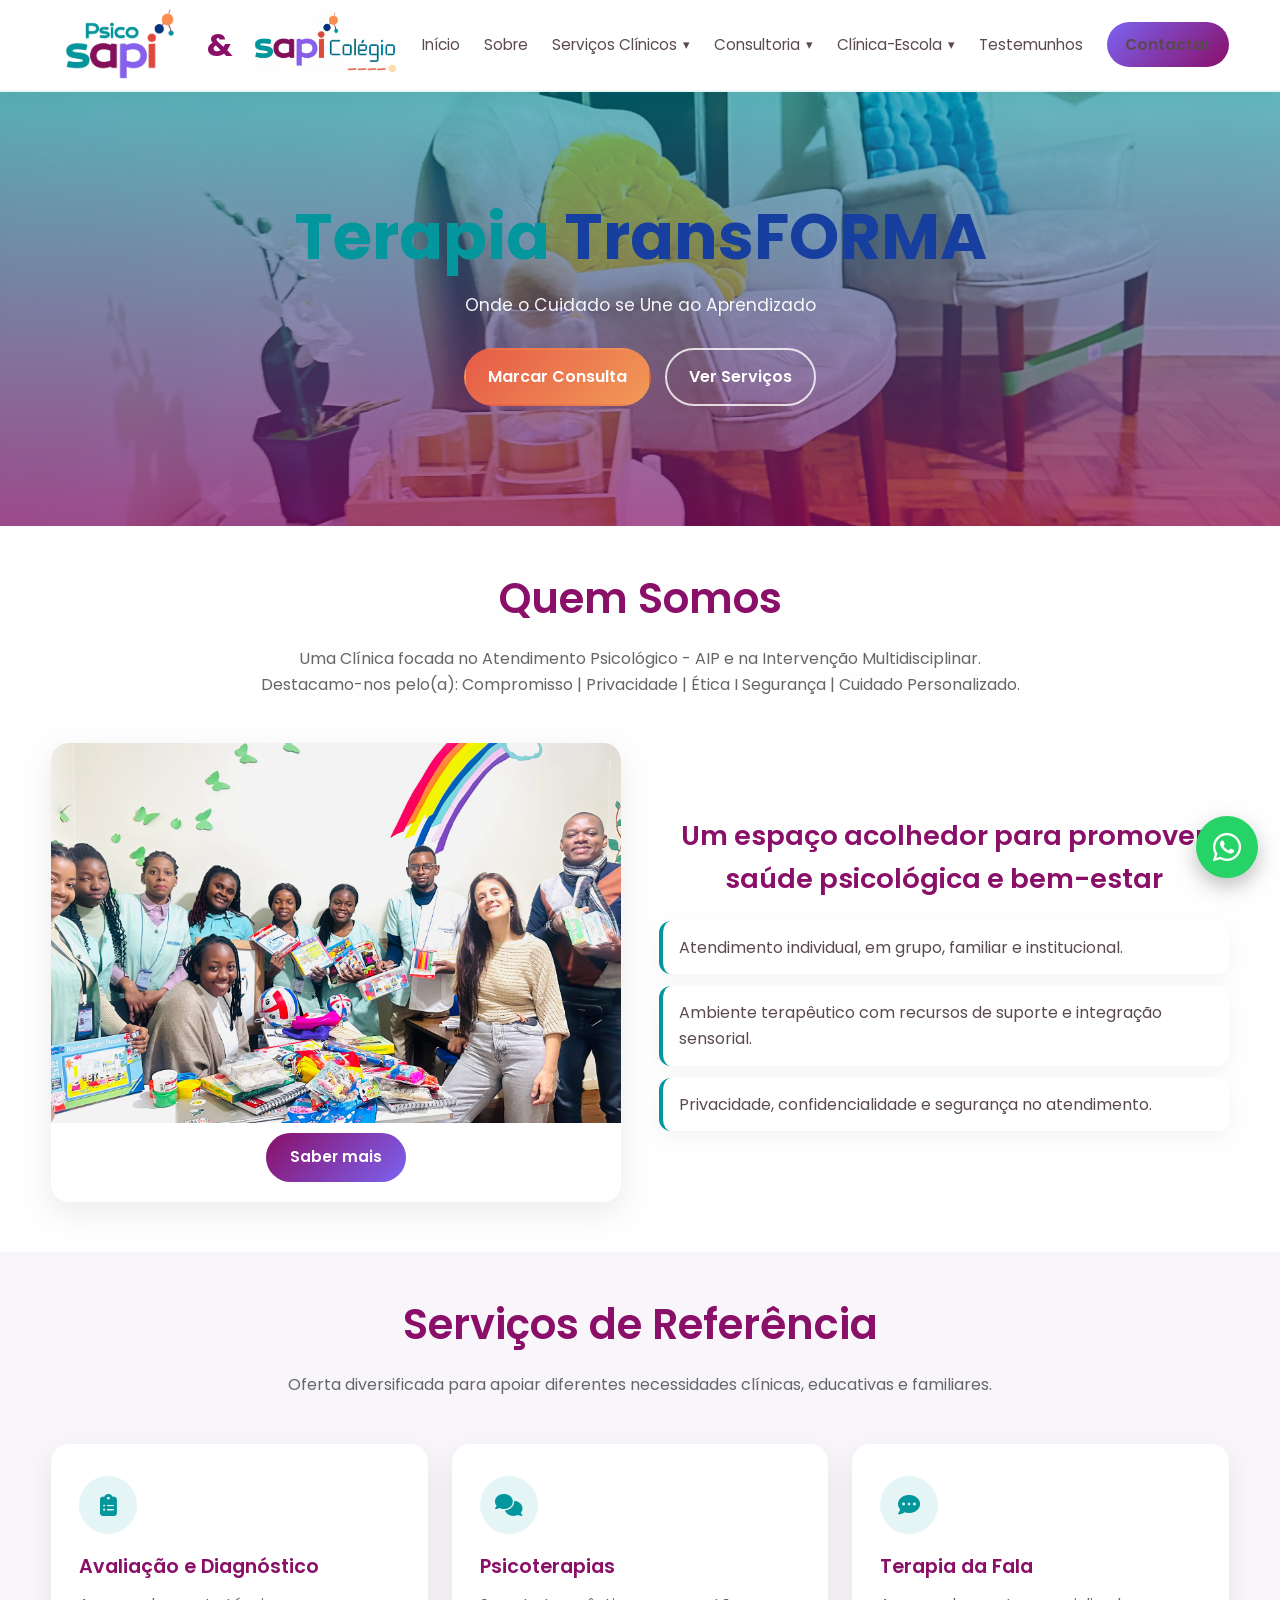
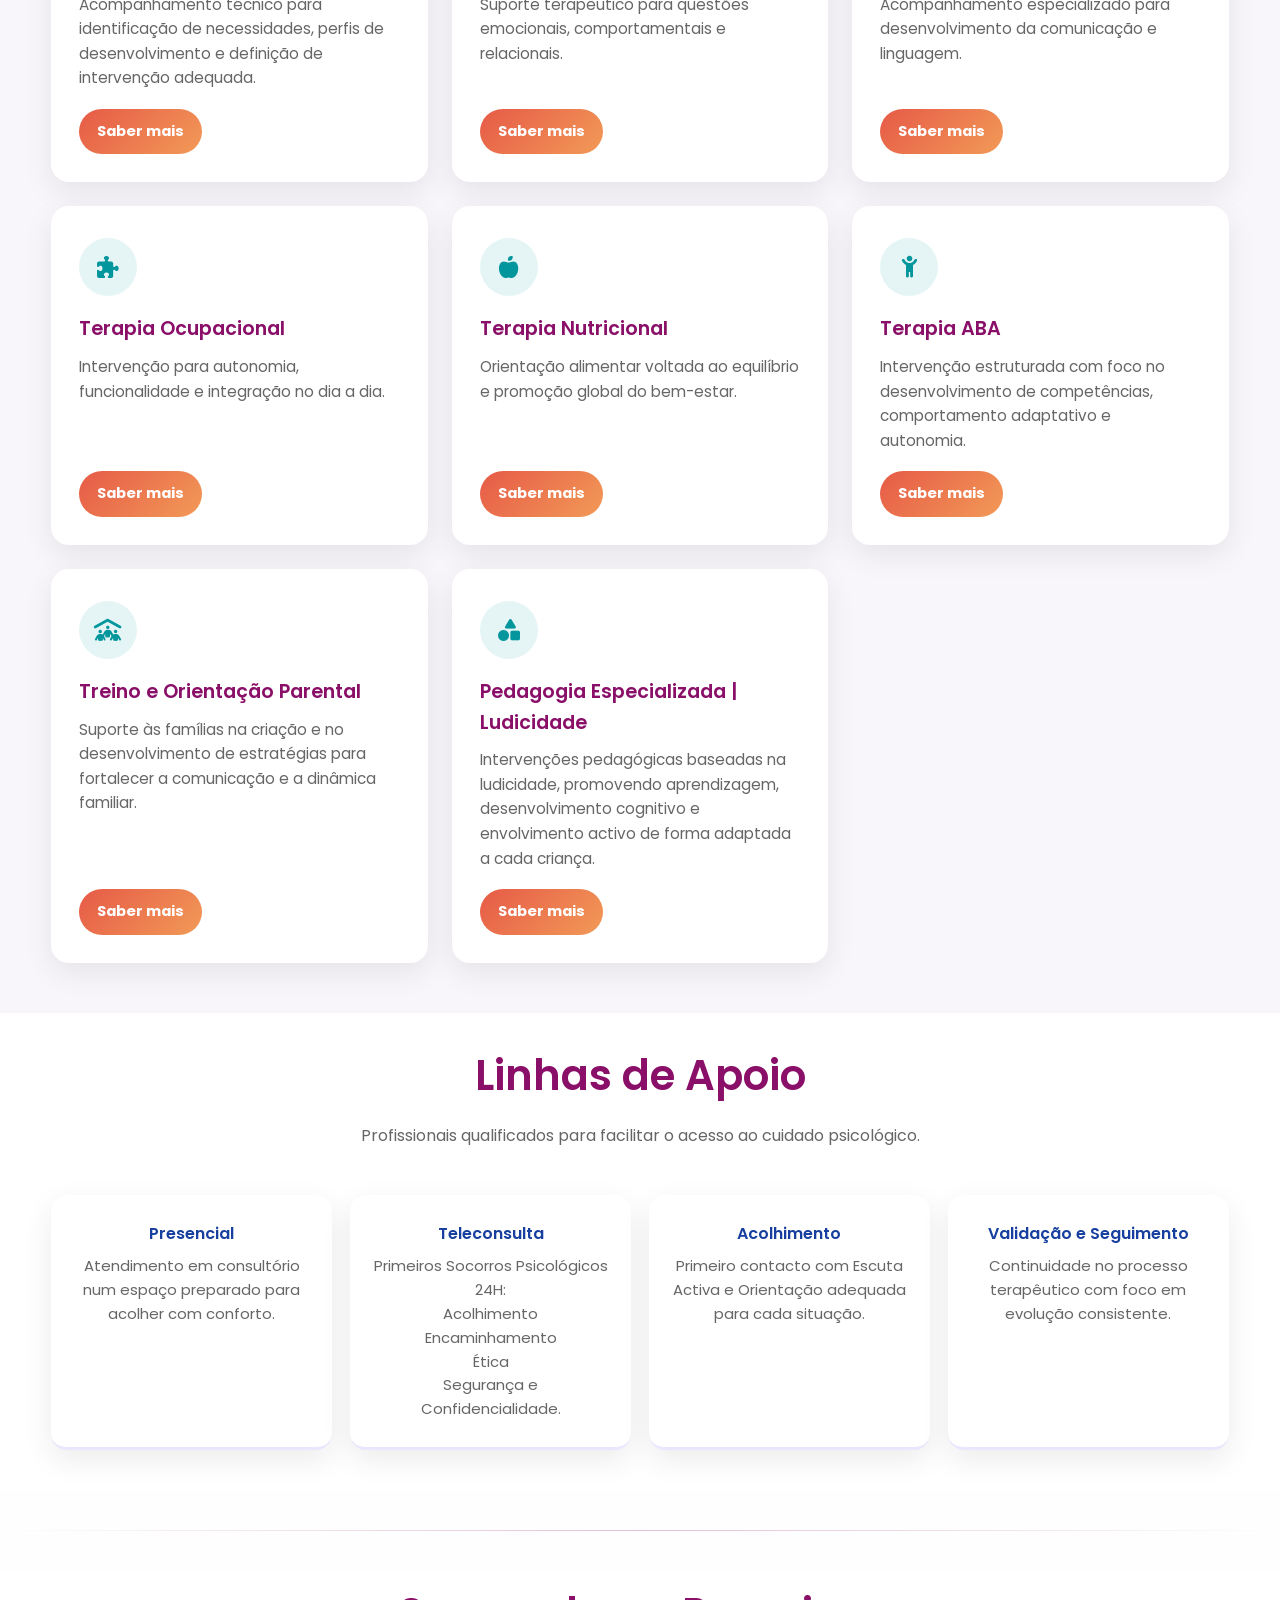
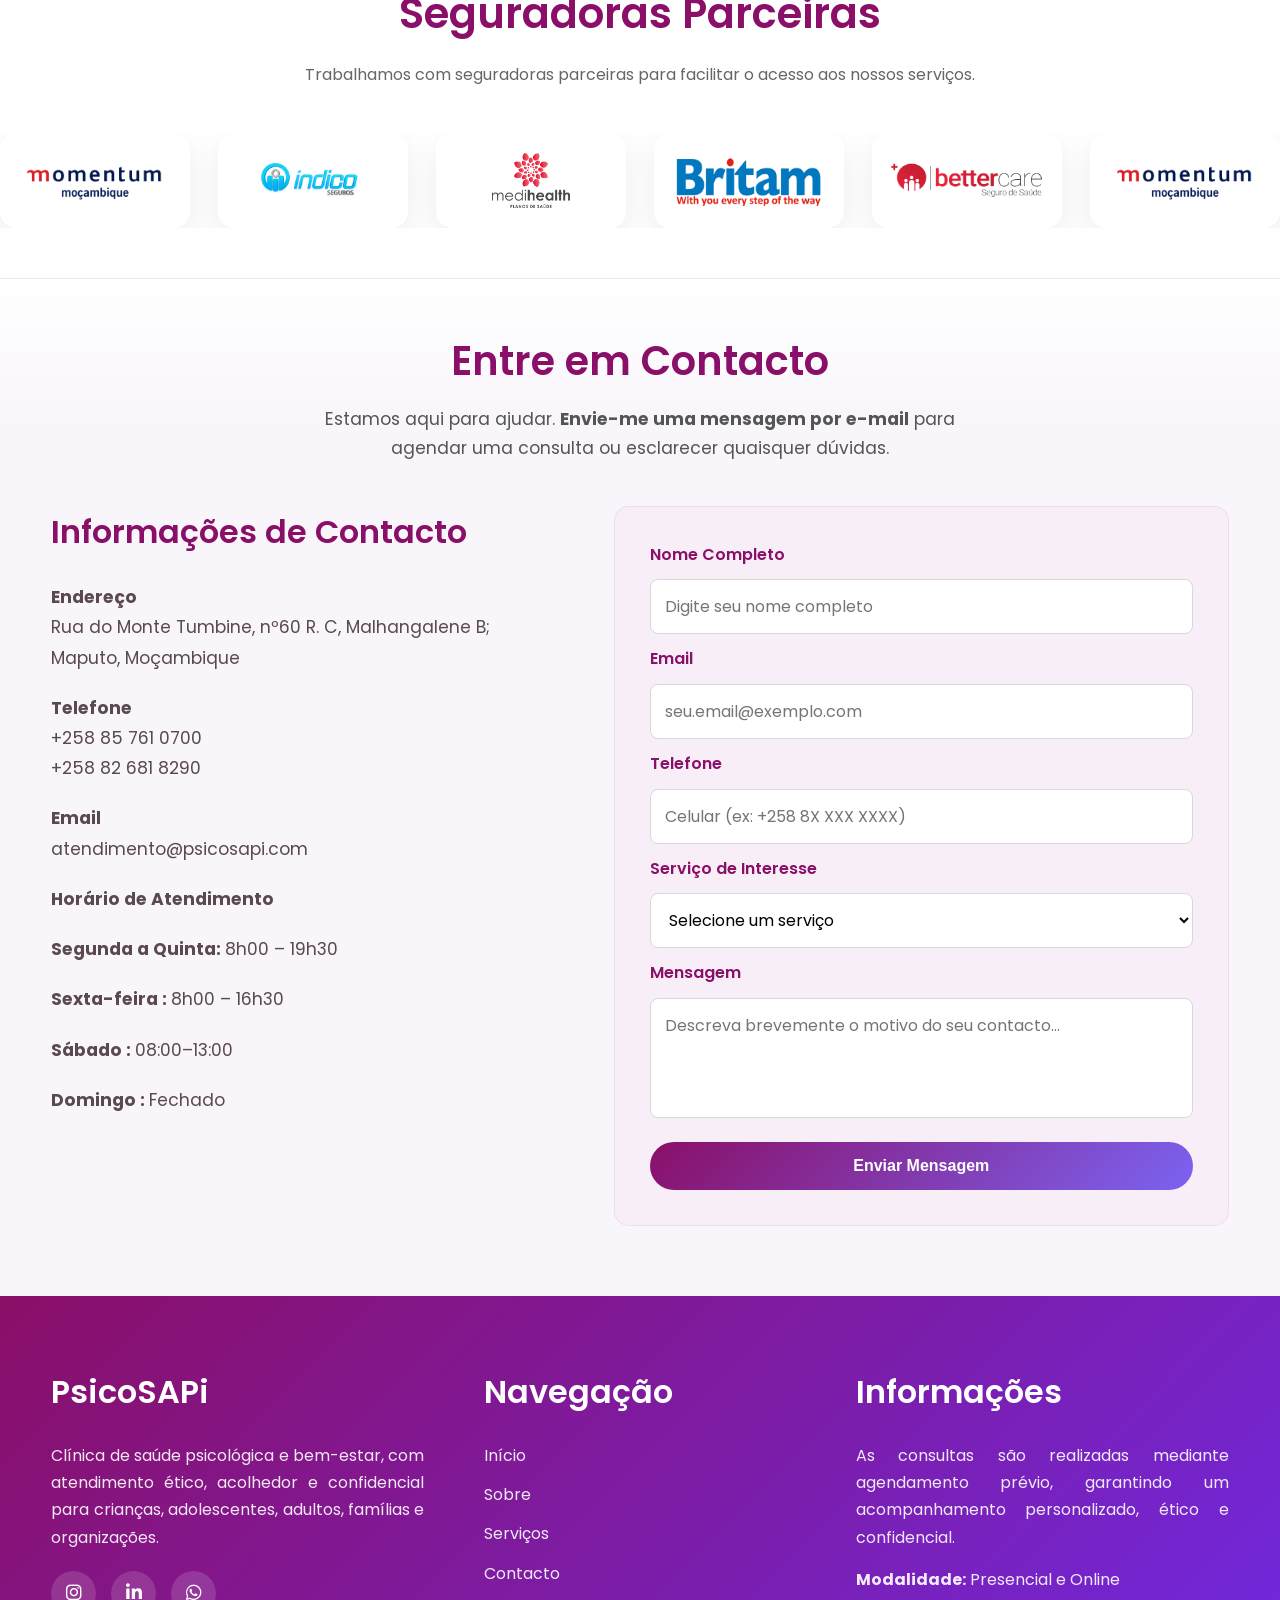
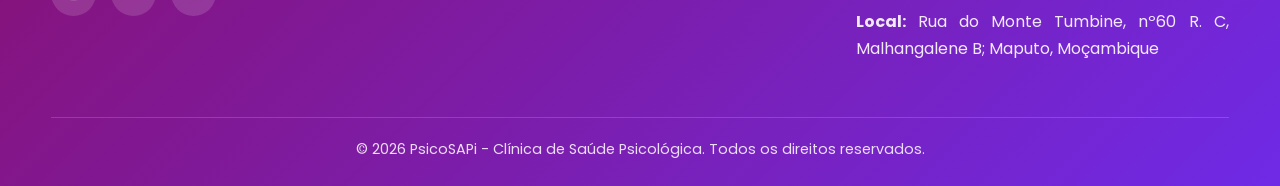
==== index.html @ d101a158 "Colocao de outra logo e correccao de responsividade no mobile" ====
<!DOCTYPE html>
<html lang="pt">

<head>
    <meta charset="UTF-8" />
    <meta name="viewport" content="width=device-width, initial-scale=1.0" />
    <title>PsicoSAPi | Saúde Psicológica e Bem-Estar</title>
    <link rel="stylesheet" href="css/style.css" />
    <link rel="icon" type="image/png" href="asset/img/logo/logo.png">
    <link href="https://fonts.googleapis.com/css2?family=Poppins:wght@300;400;500;600;700&display=swap"
        rel="stylesheet">
    <link rel="stylesheet" href="https://cdnjs.cloudflare.com/ajax/libs/font-awesome/6.5.1/css/all.min.css">

</head>

<body>
    <header class="topbar">
        <div class="container navbar">
            <a href="#inicio" class="logo">
                <img src="asset/img/logo/logo.png" alt="PsicoSAPi Logo" class="logo-psicosapi" />
                <span class="logo-separator">&amp;</span>
                <img src="asset/img/logo/sapicolegio.png" alt="Sapicolegio Logo" class="logo-sapicolegio" />
            </a>

            <button class="menu-toggle" id="menuToggle" aria-label="Abrir menu">☰</button>

            <nav>
                <ul class="nav-links" id="navLinks">
                    <li><a href="index.html#inicio">Início</a></li>
                    <li><a href="sobre.html">Sobre</a></li>

                    <li class="dropdown">
                        <a href="index.html#servicos" class="dropdown-toggle">
                            Serviços Clínicos <span class="dropdown-arrow">▾</span>
                        </a>
                        <ul class="dropdown-menu">
                            <li><a href="index.html#servicos">Avaliação e Diagnóstico</a></li>
                            <li><a href="index.html#servicos">Psicoterapias</a></li>
                            <li><a href="index.html#servicos">Treino e Orientação Parental</a></li>
                            <li><a href="index.html#servicos">Terapia da Fala</a></li>
                            <li><a href="index.html#servicos">Terapia Ocupacional</a></li>
                            <li><a href="index.html#servicos">Terapia Nutricional</a></li>
                            <li><a href="index.html#servicos">Terapia ABA</a></li>
                            <li><a href="index.html#servicos">Pedagogia Especializada | Ludicidade</a></li>
                        </ul>
                    </li>

                    <li class="dropdown">
                        <a href="consultoria.html" class="dropdown-toggle">
                            Consultoria <span class="dropdown-arrow">▾</span>
                        </a>
                        <ul class="dropdown-menu">
                            <li><a href="consultoria.html#pedagogia">Pedagogia Corporativa - PC</a></li>
                            <li><a href="consultoria.html#td">Treinamento &amp; Desenvolvimento (T&amp;D)</a></li>
                            <li><a href="consultoria.html">Educação &amp; Saúde</a></li>
                            <li><a href="consultoria.html#recrutamento">Selecção &amp; Recrutamento</a></li>
                        </ul>
                    </li>

                    <li class="dropdown">
                        <a href="clinica-escola.html" class="dropdown-toggle">
                            Clínica-Escola <span class="dropdown-arrow">▾</span>
                        </a>
                        <ul class="dropdown-menu">
                            <li><a href="clinica-escola.html">Ensino Primário (Inclusivo e
                                    Personalizado)</a></li>
                            <li><a href="clinica-escola.html">Centro de Actividades &amp; Capacitação para Inclusão -
                                    ACCI.</a></li>

                            <li><a href="clinica-escola.html">Importação & exportação de recursos e equipamentos
                                    assistivo</a></li>
                        </ul>
                    </li>

                    <li><a href="testemunhos.html">Testemunhos</a></li>
                    <li><a href="index.html#contacto" class="nav-cta">Contactar</a></li>
                </ul>
            </nav>
        </div>
    </header>

    <main>
        <section class="hero" id="inicio">
            <div class="container">
                <div class="hero-content">
                    <h1 class="hero-title">
                        <span class="hero-green">Terapia</span>
                        <span class="hero-blue">TransFORMA</span>
                    </h1>
                    <p>
                        Onde o Cuidado se Une ao Aprendizado
                    </p>

                    <div class="hero-actions">
                        <a href="#contacto" class="btn btn-primary">Marcar Consulta</a>
                        <a href="#servicos" class="btn btn-outline">Ver Serviços</a>
                    </div>
                </div>
            </div>
        </section>

        <section class="section" id="sobre">
            <div class="container">
                <div class="section-title">
                    <h2>Quem Somos</h2>
                    <p>
                        Uma Clínica focada no Atendimento Psicológico - AIP e na Intervenção Multidisciplinar.
                        <br>Destacamo-nos pelo(a):
                        Compromisso | Privacidade | Ética I Segurança | Cuidado Personalizado.
                    </p>
                </div>

                <div class="about-grid">
                    <div class="about-card">
                        <div class="about-image"></div>
                        <div class="about-btn-container">
                            <a href="sobre.html" class="about-btn">Saber mais</a>
                        </div>
                    </div>

                    <div class="about-text">
                        <h3>Um espaço acolhedor para promover saúde psicológica e bem-estar</h3>
                        <div class="about-points">
                            <div>Atendimento individual, em grupo, familiar e institucional.</div>
                            <div>Ambiente terapêutico com recursos de suporte e integração sensorial.</div>
                            <div>Privacidade, confidencialidade e segurança no atendimento.</div>
                        </div>
                    </div>
                </div>
            </div>
        </section>

        <section class="section section-light" id="servicos">
            <div class="container">
                <div class="section-title">
                    <h2>Serviços de Referência</h2>
                    <p>
                        Oferta diversificada para apoiar diferentes necessidades clínicas,
                        educativas e familiares.
                    </p>
                </div>

                <div class="services-grid">
                    <article class="service-card">
                        <div class="service-icon">
                            <i class="fa-solid fa-clipboard-list"></i>
                        </div>
                        <h3>Avaliação e Diagnóstico</h3>
                        <p>Acompanhamento técnico para identificação de necessidades, perfis de desenvolvimento e
                            definição de intervenção adequada.</p>
                        <a href="#contacto" class="service-btn">Saber mais</a>
                    </article>

                    <article class="service-card">
                        <div class="service-icon">
                            <i class="fa-solid fa-comments"></i>
                        </div>
                        <h3>Psicoterapias</h3>
                        <p>Suporte terapêutico para questões emocionais, comportamentais e relacionais.</p>
                        <a href="#contacto" class="service-btn">Saber mais</a>
                    </article>

                    <article class="service-card">
                        <div class="service-icon">
                            <i class="fa-solid fa-comment-dots"></i>
                        </div>
                        <h3>Terapia da Fala</h3>
                        <p>Acompanhamento especializado para desenvolvimento da comunicação e linguagem.</p>
                        <a href="#contacto" class="service-btn">Saber mais</a>
                    </article>

                    <article class="service-card">
                        <div class="service-icon">
                            <i class="fa-solid fa-puzzle-piece"></i>
                        </div>
                        <h3>Terapia Ocupacional</h3>
                        <p>Intervenção para autonomia, funcionalidade e integração no dia a dia.</p>
                        <a href="#contacto" class="service-btn">Saber mais</a>
                    </article>

                    <article class="service-card">
                        <div class="service-icon">
                            <i class="fa-solid fa-apple-whole"></i>
                        </div>
                        <h3>Terapia Nutricional</h3>
                        <p>Orientação alimentar voltada ao equilíbrio e promoção global do bem-estar.</p>
                        <a href="#contacto" class="service-btn">Saber mais</a>
                    </article>

                    <article class="service-card">
                        <div class="service-icon">
                            <i class="fa-solid fa-child-reaching"></i>
                        </div>
                        <h3>Terapia ABA</h3>
                        <p>Intervenção estruturada com foco no desenvolvimento de competências, comportamento adaptativo
                            e autonomia.</p>
                        <a href="#contacto" class="service-btn">Saber mais</a>
                    </article>

                    <article class="service-card">
                        <div class="service-icon">
                            <i class="fa-solid fa-people-roof"></i>
                        </div>
                        <h3>Treino e Orientação Parental</h3>
                        <p>Suporte às famílias na criação e no desenvolvimento de estratégias para fortalecer a
                            comunicação e a dinâmica familiar.</p>
                        <a href="#contacto" class="service-btn">Saber mais</a>
                    </article>

                    <article class="service-card">
                        <div class="service-icon">
                            <i class="fa-solid fa-shapes"></i>
                        </div>

                        <h3>Pedagogia Especializada | Ludicidade</h3>

                        <p>
                            Intervenções pedagógicas baseadas na ludicidade, promovendo aprendizagem,
                            desenvolvimento cognitivo e envolvimento activo de forma adaptada a cada criança.
                        </p>

                        <a href="#contacto" class="service-btn">Saber mais</a>
                    </article>
                </div>
            </div>
        </section>

        <section class="section" id="apoio">
            <div class="container">
                <div class="section-title">
                    <h2>Linhas de Apoio</h2>
                    <p>
                        Profissionais qualificados para facilitar o acesso ao cuidado psicológico.
                    </p>
                </div>

                <div class="support-grid">
                    <div class="support-item">
                        <h4>Presencial</h4>
                        <p>Atendimento em consultório num espaço preparado para acolher com conforto.</p>
                    </div>

                    <div class="support-item">
                        <h4>Teleconsulta</h4>
                        <p>Primeiros Socorros Psicológicos 24H:
                            <br>
                            Acolhimento <br>
                            Encaminhamento <br>
                            Ética <br>
                            Segurança e <br>
                            Confidencialidade.
                        </p>
                    </div>

                    <div class="support-item">
                        <h4>Acolhimento</h4>
                        <p>Primeiro contacto com Escuta Activa e Orientação adequada para cada situação.</p>
                    </div>

                    <div class="support-item">
                        <h4>Validação e Seguimento</h4>
                        <p>Continuidade no processo terapêutico com foco em evolução consistente.</p>
                    </div>
                </div>
            </div>
        </section>
        <div class="section-divider"></div>
        <section class="partners-section" id="parceiros">
            <div class="container">
                <div class="section-title">
                    <h2>Seguradoras Parceiras</h2>
                    <p>
                        Trabalhamos com seguradoras parceiras para facilitar o acesso aos nossos serviços.
                    </p>
                </div>
            </div>

            <div class="partners-slider">
                <div class="partners-track">
                    <div class="partner-logo"><img src="asset/img/parceiros/logo1.png" alt="Seguradora 1"></div>
                    <div class="partner-logo"><img src="asset/img/parceiros/logo2.png" alt="Seguradora 2"></div>
                    <div class="partner-logo"><img src="asset/img/parceiros/logo3.png" alt="Seguradora 3"></div>
                    <div class="partner-logo"><img src="asset/img/parceiros/logo4.png" alt="Seguradora 4"></div>
                    <div class="partner-logo"><img src="asset/img/parceiros/logo5.png" alt="Seguradora 5"></div>


                    <!-- repetir para loop visual -->
                    <div class="partner-logo"><img src="asset/img/parceiros/logo1.png" alt="Seguradora 1"></div>
                    <div class="partner-logo"><img src="asset/img/parceiros/logo2.png" alt="Seguradora 2"></div>
                    <div class="partner-logo"><img src="asset/img/parceiros/logo3.png" alt="Seguradora 3"></div>
                    <div class="partner-logo"><img src="asset/img/parceiros/logo4.png" alt="Seguradora 4"></div>
                    <div class="partner-logo"><img src="asset/img/parceiros/logo5.png" alt="Seguradora 5"></div>
                </div>
            </div>
        </section>

        <section class="contact-section" id="contacto">
            <div class="container">
                <div class="contact-title">
                    <h2>Entre em Contacto</h2>
                    <p>
                        Estamos aqui para ajudar. <b>Envie-me uma mensagem por e-mail</b> para agendar
                        uma consulta ou esclarecer quaisquer dúvidas.
                    </p>
                </div>
            </div>

            <div class="container contact-container">
                <div class="contact-info">
                    <h2>Informações de Contacto</h2>

                    <p>
                        <strong>Endereço</strong><br />
                        Rua do Monte Tumbine, nº60 R. C,
                        Malhangalene B; Maputo, Moçambique
                    </p>

                    <p>
                        <strong>Telefone</strong><br />
                        +258 85 761 0700 <br>
                        +258 82 681 8290
                    </p>

                    <p>
                        <strong>Email</strong><br />
                        atendimento@psicosapi.com
                    </p>

                    <p>
                        <strong>Horário de Atendimento</strong><br />
                    <p><strong>Segunda a Quinta: </strong>8h00 – 19h30</p>
                    <p><strong>Sexta-feira : </strong>8h00 – 16h30</p>
                    <p><strong>Sábado : </strong>08:00–13:00</p>
                    <p><strong>Domingo : </strong>Fechado</p>
                    </p>
                </div>

                <div class="contact-form">
                    <form>
                        <label for="nome">Nome Completo</label>
                        <input id="nome" type="text" placeholder="Digite seu nome completo" required />

                        <label for="email">Email</label>
                        <input id="email" type="email" placeholder="seu.email@exemplo.com" required />

                        <label for="telefone">Telefone</label>
                        <input id="telefone" type="tel" placeholder="Celular (ex: +258 8X XXX XXXX)" />

                        <label for="servico">Serviço de Interesse</label>
                        <select id="servico">
                            <option>Selecione um serviço</option>
                            <option>Consulta Psicológica</option>
                            <option>Psicoterapia</option>
                            <option>Terapia da Fala</option>
                            <option>Terapia Ocupacional</option>
                            <option>Terapia Nutricional</option>
                            <option>Orientação Parental</option>
                            <option>Outro (especificar na mensagem)</option>
                        </select>

                        <label for="mensagem">Mensagem</label>
                        <textarea id="mensagem"
                            placeholder="Descreva brevemente o motivo do seu contacto..."></textarea>

                        <button type="submit" class="contact-btn">Enviar Mensagem</button>
                    </form>
                </div>
            </div>
        </section>
    </main>

    <footer class="footer">
        <div class="container footer-content">
            <div class="footer-column">
                <h3>PsicoSAPi</h3>
                <p>
                    Clínica de saúde psicológica e bem-estar, com atendimento ético,
                    acolhedor e confidencial para crianças, adolescentes, adultos,
                    famílias e organizações.
                </p>

                <div class="footer-socials">
                    <a href="https://www.instagram.com/psicosapi/" aria-label="Instagram">
                        <i class="fa-brands fa-instagram"></i>
                    </a>

                    <a href="https://mz.linkedin.com/in/psicosapi-aprendizagem-e-consultoria-117a651ab"
                        aria-label="LinkedIn">
                        <i class="fa-brands fa-linkedin-in"></i>
                    </a>

                    <a href="https://wa.me/258826818290" aria-label="WhatsApp">
                        <i class="fa-brands fa-whatsapp"></i>
                    </a>
                </div>
            </div>

            <div class="footer-column">
                <h3>Navegação</h3>
                <ul class="footer-links">
                    <li><a href="index.html#inicio">Início</a></li>
                    <li><a href="sobre.html">Sobre</a></li>
                    <li><a href="index.html#servicos">Serviços</a></li>
                    <li><a href="index.html#contacto">Contacto</a></li>
                </ul>
            </div>

            <div class="footer-column">
                <h3>Informações</h3>
                <p>
                    As consultas são realizadas mediante agendamento prévio, garantindo
                    um acompanhamento personalizado, ético e confidencial.
                </p>
                <p><strong>Modalidade:</strong> Presencial e Online</p>
                <p><strong>Local:</strong> Rua do Monte Tumbine, nº60 R. C,
                    Malhangalene B; Maputo, Moçambique</p>
            </div>
        </div>

        <div class="container footer-bottom">
            <p>© 2026 PsicoSAPi - Clínica de Saúde Psicológica. Todos os direitos reservados.</p>
        </div>
    </footer>
    </a>
    <script src="js/script.js"></script>
    <button id="scrollToTopBtn" title="Voltar ao topo"><i class="fa-solid fa-arrow-up"></i></button>
    <a href="https://wa.me/258826818290" class="whatsapp-button" target="_blank" aria-label="WhatsApp">
        <i class="fa-brands fa-whatsapp"></i>
    </a>
</body>

</html>
---- css/style.css ----
:root {
    --primary: #8a0f68;
    --primary-dark: #6c0c52;
    --secondary: #eef8f8;
    --accent: #7b63f1;
    --accent-dark: #6449dc;
    --teal: #03969d;
    --teal-dark: #027b81;
    --coral: #e65a47;
    --orange: #f29a57;
    --blue: #163f9f;
    --text: #5a4a4f;
    --muted: #666666;
    --bg: #fefefe;
    --bg-soft: #f9f6fb;
    --white: #ffffff;
    --shadow: 0 10px 30px rgba(0, 0, 0, 0.08);
    --radius: 18px;
    --max: 1180px;
}

* {
    margin: 0;
    padding: 0;
    box-sizing: border-box;
}

html {
    scroll-behavior: smooth;
}

html,
body {
    overflow-x: hidden;
}

body {
    font-family: 'Poppins', Arial, Helvetica, sans-serif;
    color: var(--text);
    background: var(--bg);
    line-height: 1.6;
}

img {
    max-width: 100%;
    display: block;
}

a {
    text-decoration: none;
    color: inherit;
}

.container {
    width: min(92%, var(--max));
    margin: 0 auto;
}

/* ÂNCORAS */
#inicio,
#sobre,
#servicos,
#apoio,
#contacto,
#parceiros {
    scroll-margin-top: 120px;
}

/* HEADER */
.topbar {
    background: var(--white);
    position: sticky;
    top: 0;
    z-index: 1000;
    box-shadow: 0 4px 18px rgba(0, 0, 0, 0.05);
    border-bottom: 2px solid rgba(3, 150, 157, 0.08);
}

.navbar {
    min-height: 90px;
    display: flex;
    align-items: center;
    justify-content: space-between;
    gap: 18px;
    position: relative;
}

.logo {
    display: flex;
    align-items: center;
    flex-shrink: 0;
    gap: 10px;
}

.logo img {
    height: 72px;
    width: auto;
}

.logo-separator {
    font-size: 2rem;
    color: var(--primary);
    font-weight: 700;
    margin: 0 8px;
    display: inline-flex;
    align-items: center;
    justify-content: center;
}

.logo-sapicolegio,
.logo-psicosapi {
    height: 54px;
    width: auto;
}

.nav-links {
    display: flex;
    align-items: center;
    gap: 24px;
    list-style: none;
}

.nav-links a {
    font-size: 0.96rem;
    color: var(--text);
    transition: 0.25s ease;
    position: relative;
}

.nav-links a:hover {
    color: var(--teal);
}

.nav-links a::after {
    content: "";
    position: absolute;
    width: 0;
    height: 2px;
    background: var(--teal);
    left: 0;
    bottom: -4px;
    transition: 0.3s;
}

.nav-links a:hover::after {
    width: 100%;
}

.nav-cta {
    padding: 12px 18px;
    border-radius: 999px;
    background: linear-gradient(135deg, var(--accent), var(--primary));
    color: var(--white);
    font-weight: 600;
    transition: 0.25s ease;
}

.nav-cta:hover {
    background: linear-gradient(135deg, var(--primary), var(--accent));
    transform: translateY(-1px);
}

.menu-toggle {
    display: none;
    background: none;
    border: none;
    font-size: 2rem;
    color: var(--primary);
    cursor: pointer;
    line-height: 1;
    padding: 6px 10px;
    margin-left: auto;
}

/* HERO */
.hero {
    background:
        linear-gradient(rgba(3, 150, 157, 0.55), rgba(138, 15, 104, 0.70)),
        url('../asset/img/about/ambiente.jpg') center/cover no-repeat;
    color: var(--white);
    padding: 110px 0 120px;
}

.hero-content {
    max-width: 720px;
    margin: 0 auto;
    text-align: center;
}

.eyebrow {
    display: inline-block;
    margin-bottom: 18px;
    padding: 8px 14px;
    border: 1px solid rgba(255, 255, 255, 0.28);
    border-radius: 999px;
    background: rgba(255, 255, 255, 0.12);
    font-size: 0.88rem;
}

.hero h1 {
    font-size: clamp(2.2rem, 5vw, 4.2rem);
    line-height: 1.1;
    margin-bottom: 20px;
}

.hero p {
    font-size: 1.08rem;
    max-width: 620px;
    margin: 0 auto 28px;
    color: rgba(255, 255, 255, 0.94);
}

.hero-actions {
    display: flex;
    gap: 14px;
    flex-wrap: wrap;
    justify-content: center;
}

.btn {
    display: inline-flex;
    align-items: center;
    justify-content: center;
    padding: 14px 22px;
    border-radius: 999px;
    font-weight: 600;
    transition: 0.25s ease;
    border: 2px solid transparent;
}

.btn-primary {
    background: linear-gradient(135deg, var(--coral), var(--orange));
    color: var(--white);
}

.btn-primary:hover {
    background: linear-gradient(135deg, var(--orange), var(--coral));
    transform: translateY(-2px);
}

.btn-outline {
    border-color: rgba(255, 255, 255, 0.8);
    color: var(--white);
    background: transparent;
}

.btn-outline:hover {
    background: rgba(255, 255, 255, 0.12);
}

/* SEÇÕES GERAIS */
.section {
    padding: 84px 0;
}

.section-light {
    background: var(--bg-soft);
}

.section-title {
    text-align: center;
    max-width: 760px;
    margin: 0 auto 46px;
}

.section-title h2 {
    color: var(--primary);
    font-size: clamp(1.8rem, 3.5vw, 2.6rem);
    margin-bottom: 14px;
    font-weight: 600;
}

.section-title p {
    color: var(--muted);
    font-weight: 400;
}

/* ABOUT */
#sobre {
    padding-top: 40px;
    padding-bottom: 50px;
}

.about-grid {
    display: grid;
    grid-template-columns: 1fr 1fr;
    gap: 38px;
    align-items: center;
}

.about-card {
    background: var(--white);
    border-radius: var(--radius);
    box-shadow: var(--shadow);
    overflow: hidden;
}

.about-image {
    min-height: 380px;
    background: url('../asset/img/about/equipe.jpg') center center / cover no-repeat;
}

.about-text h3 {
    font-size: 1.7rem;
    color: var(--primary);
    margin-bottom: 16px;
    font-weight: 600;
    text-align: center;
}

.about-text p {
    color: var(--muted);
    margin-bottom: 14px;
}

.about-points {
    display: grid;
    gap: 12px;
    margin-top: 20px;
}

.about-points div {
    background: var(--white);
    padding: 14px 16px;
    border-left: 4px solid var(--teal);
    border-radius: 12px;
    box-shadow: 0 8px 20px rgba(0, 0, 0, 0.04);
}

/* SERVICES */
#servicos {
    padding-top: 40px;
    padding-bottom: 50px;
}

.services-grid {
    display: grid;
    grid-template-columns: repeat(3, 1fr);
    gap: 24px;
}

.service-card {
    background: var(--white);
    border-radius: var(--radius);
    padding: 28px;
    box-shadow: var(--shadow);
    transition: 0.25s ease;
    border-top: 4px solid transparent;
    display: flex;
    flex-direction: column;
}

.service-card:hover {
    transform: translateY(-6px);
    border-top-color: var(--accent);
}

.service-icon {
    width: 58px;
    height: 58px;
    border-radius: 50%;
    display: flex;
    align-items: center;
    justify-content: center;
    background: rgba(3, 150, 157, 0.10);
    color: var(--teal);
    font-size: 22px;
    margin-bottom: 18px;
}

.service-card h3 {
    color: var(--primary);
    margin-bottom: 10px;
    font-size: 1.2rem;
    font-weight: 600;
}

.service-card p {
    color: var(--muted);
    font-size: 0.96rem;
    margin-bottom: 18px;
}

.service-btn {
    margin-top: auto;
    display: inline-flex;
    align-items: center;
    justify-content: center;
    align-self: flex-start;
    padding: 11px 18px;
    border-radius: 999px;
    background: linear-gradient(135deg, var(--coral), var(--orange));
    color: var(--white);
    font-size: 0.92rem;
    font-weight: 700;
    transition: 0.3s ease;
}

.service-btn:hover {
    transform: translateY(-2px);
    background: linear-gradient(135deg, var(--orange), var(--coral));
}

/* SUPPORT */
#apoio {
    background: #ffffff;
    padding-top: 30px;
    padding-bottom: 40px;
}

.support-grid {
    display: grid;
    grid-template-columns: repeat(4, 1fr);
    gap: 18px;
}

.support-item {
    background: var(--white);
    text-align: center;
    padding: 26px 18px;
    border-radius: 16px;
    box-shadow: var(--shadow);
    border-bottom: 3px solid rgba(123, 99, 241, 0.16);
    transition: 0.25s ease;
}

.support-item:hover {
    transform: translateY(-6px);
    border-bottom-color: var(--accent);
}

.support-item h4 {
    color: var(--blue);
    margin-bottom: 8px;
    font-weight: 600;
}

.support-item p {
    color: var(--muted);
    font-size: 0.93rem;
}

/* DIVIDER */
.section-divider {
    width: 100%;
    height: 1px;
    background: linear-gradient(to right,
            transparent,
            rgba(138, 15, 104, 0.25),
            transparent);
    margin: 40px 0;
}

/* PARTNERS */
#parceiros {
    padding-top: 10px;
    padding-bottom: 50px;
}

.partners-section {
    background: var(--white);
    overflow: hidden;
}

.partners-slider {
    width: 100%;
    overflow: hidden;
    position: relative;
    margin-top: 10px;
}

.partners-track {
    display: flex;
    align-items: center;
    gap: 28px;
    width: max-content;
    animation: partnersScroll 28s linear infinite;
}

.partner-logo {
    flex: 0 0 auto;
    width: 190px;
    height: 95px;
    background: var(--white);
    border-radius: 16px;
    display: flex;
    align-items: center;
    justify-content: center;
    box-shadow: var(--shadow);
    padding: 18px;
}

.partner-logo img {
    max-width: 100%;
    max-height: 55px;
    object-fit: contain;
    opacity: 1;
    transition: 0.3s ease;
}

.partner-logo:hover img {
    transform: scale(1.03);
}

@keyframes partnersScroll {
    from {
        transform: translateX(0);
    }

    to {
        transform: translateX(-50%);
    }
}

/* CONTACT */
.contact-section {
    padding: 50px 0 70px;
    background: linear-gradient(to bottom, #ffffff 0%, #f9f6fb 14%, #f9f6fb 100%);
    border-top: 1px solid rgba(138, 15, 104, 0.08);
    overflow: hidden;
}

.contact-title {
    text-align: center;
    margin-bottom: 42px;
}

.contact-title h2 {
    color: var(--primary);
    font-size: 2.5rem;
    margin-bottom: 12px;
    font-weight: 600;
}

.contact-title p {
    color: #555;
    max-width: 700px;
    margin: 0 auto;
    line-height: 1.7;
    font-size: 1.08rem;
}

.contact-container,
.contact-info,
.contact-form {
    min-width: 0;
}

.contact-container {
    display: grid;
    grid-template-columns: 1fr 1.2fr;
    gap: 50px;
    align-items: start;
}

.contact-info h2 {
    color: var(--primary);
    margin-bottom: 25px;
    font-size: 2rem;
    font-weight: 600;
}

.contact-info p {
    margin-bottom: 20px;
    line-height: 1.75;
    font-size: 1.08rem;
}

.contact-form {
    background: #f8eef7;
    padding: 35px;
    border-radius: 15px;
    border: 1px solid rgba(138, 15, 104, 0.08);
    width: 100%;
}

.contact-form form {
    display: flex;
    flex-direction: column;
    gap: 12px;
    width: 100%;
}

.contact-form label {
    font-weight: 600;
    color: var(--primary);
    font-size: 1rem;
}

.contact-form input,
.contact-form select,
.contact-form textarea {
    width: 100%;
    max-width: 100%;
    padding: 14px;
    border-radius: 8px;
    border: 1px solid #d8d8d8;
    font-size: 1rem;
    font-family: inherit;
    background: var(--white);
}

.contact-form input:focus,
.contact-form select:focus,
.contact-form textarea:focus {
    outline: none;
    border-color: var(--accent);
    box-shadow: 0 0 0 3px rgba(123, 99, 241, 0.14);
}

.contact-form textarea {
    min-height: 120px;
    resize: none;
}

.contact-btn {
    margin-top: 12px;
    background: linear-gradient(135deg, var(--primary), var(--accent));
    color: white;
    padding: 15px 18px;
    border: none;
    border-radius: 25px;
    font-weight: 600;
    font-size: 1rem;
    cursor: pointer;
    transition: 0.3s;
}

.contact-btn:hover {
    background: linear-gradient(135deg, var(--teal), var(--accent));
}

/* FOOTER */
.footer {
    background: linear-gradient(135deg, var(--primary), #6f2ae6);
    padding: 70px 0 25px;
    color: #ffffff;
}

.footer-content {
    display: grid;
    grid-template-columns: 1.2fr 1fr 1.2fr;
    gap: 60px;
}

.footer-column h3 {
    font-size: 2rem;
    margin-bottom: 25px;
    color: #ffffff;
    font-weight: 600;
}

.footer-column p,
.footer-links a {
    font-size: 1rem;
    line-height: 1.7;
    color: rgba(255, 255, 255, 0.90);
    text-align: justify;
}

.footer-column p {
    margin-bottom: 15px;
}

.footer-links {
    list-style: none;
}

.footer-links li {
    margin-bottom: 12px;
}

.footer-links a {
    transition: 0.3s;
}

.footer-links a:hover {
    color: #9ff3f1;
}

.footer-socials {
    display: flex;
    gap: 15px;
    margin-top: 20px;
}

.footer-socials a {
    width: 45px;
    height: 45px;
    border-radius: 50%;
    background: rgba(255, 255, 255, 0.14);
    display: flex;
    align-items: center;
    justify-content: center;
    color: #ffffff;
    font-size: 18px;
    transition: 0.3s;
}

.footer-socials a:hover {
    background: var(--coral);
    transform: translateY(-2px);
}

.footer-bottom {
    border-top: 1px solid rgba(255, 255, 255, 0.16);
    margin-top: 40px;
    padding-top: 20px;
    text-align: center;
}

.footer-bottom p {
    font-size: 0.9rem;
    margin: 0;
    color: rgba(255, 255, 255, 0.85);
}

/* WHATSAPP */
.whatsapp-button {
    position: fixed;
    bottom: 22px;
    right: 22px;
    width: 62px;
    height: 62px;
    background: #25D366;
    border-radius: 50%;
    display: flex;
    align-items: center;
    justify-content: center;
    box-shadow: 0 8px 20px rgba(0, 0, 0, 0.25);
    z-index: 999;
    transition: 0.25s ease;
}

.whatsapp-button:hover {
    transform: scale(1.08);
    background: #20ba5a;
}

.whatsapp-button i {
    color: #ffffff;
    font-size: 32px;
    line-height: 1;
}

/* SCROLL TO TOP BUTTON */
#scrollToTopBtn {
    position: fixed;
    bottom: 22px;
    left: 22px;
    width: 62px;
    height: 62px;
    background: var(--primary);
    color: white;
    border: none;
    border-radius: 50%;
    font-size: 20px;
    cursor: pointer;
    display: none;
    align-items: center;
    justify-content: center;
    box-shadow: 0 8px 20px rgba(0, 0, 0, 0.25);
    z-index: 998;
    transition: 0.25s ease;
}

#scrollToTopBtn:hover {
    transform: scale(1.08);
    background: var(--primary-dark);
}

#scrollToTopBtn i {
    color: white;
    font-size: 24px;
    line-height: 1;
}

/* TABLET */
@media (max-width: 980px) {

    .about-grid,
    .services-grid,
    .support-grid,
    .contact-container,
    .footer-content {
        grid-template-columns: 1fr 1fr;
    }
}

/* MOBILE */
@media (max-width: 760px) {
    .container {
        width: calc(100% - 24px);
    }

    .strategic-partners-card {
        border-radius: 16px;
    }

    .navbar {
        min-height: 82px;
        display: flex;
        align-items: center;
        justify-content: space-between;
    }

    .logo img,
    .logo-sapicolegio,
    .logo-psicosapi {
        height: 48px;
        width: auto;
    }

    .logo-separator {
        font-size: 2rem;
        margin: 0 8px;
    }

    nav {
        margin-left: 0;
    }

    .menu-toggle {
        display: flex !important;
        align-items: center;
        justify-content: center;
        position: relative;
        z-index: 1101;
        font-size: 2rem;
        color: var(--primary);
        background: none;
        border: none;
        cursor: pointer;
    }

    .nav-links {
        position: absolute;
        top: 100%;
        right: 0;
        left: 0;
        background: var(--white);
        padding: 18px 20px;
        flex-direction: column;
        align-items: flex-start;
        gap: 16px;
        display: none;
        box-shadow: 0 10px 24px rgba(0, 0, 0, 0.08);
        border-top: 1px solid rgba(138, 15, 104, 0.08);
        z-index: 1000;
    }

    .nav-links.active {
        display: flex;
    }

    .nav-links li {
        width: 100%;
    }

    .nav-links a {
        width: 100%;
        display: block;
    }

    .nav-cta {
        display: inline-flex;
        width: auto;
    }

    .dropdown-menu {
        position: static;
        min-width: 100%;
        background: transparent;
        box-shadow: none;
        border-radius: 0;
        padding: 8px 0 0 14px;
        opacity: 1;
        visibility: visible;
        transform: none;
        display: none;
    }

    .dropdown.active .dropdown-menu {
        display: block;
    }

    .dropdown-menu a {
        padding: 10px 0;
        white-space: normal;
    }

    .hero {
        padding: 48px 0 56px;
        min-height: auto;
    }

    .section,
    .contact-section {
        padding: 66px 0;
    }

    .hero-content {
        max-width: 100%;
    }

    .eyebrow {
        display: none;
    }

    .hero h1 {
        font-size: 2rem;
        line-height: 1.15;
        margin-bottom: 14px;
    }

    .hero p {
        font-size: 0.98rem;
        line-height: 1.55;
        margin: 0 auto 18px;
        max-width: 100%;
    }

    .hero-actions {
        gap: 10px;
    }

    .btn {
        padding: 12px 18px;
        font-size: 0.95rem;
    }

    .about-grid,
    .services-grid,
    .support-grid,
    .contact-container,
    .footer-content {
        grid-template-columns: 1fr;
    }

    .about-image {
        min-height: 300px;
    }

    .contact-container {
        gap: 24px;
    }

    .contact-form {
        padding: 22px;
        border-radius: 14px;
    }

    .contact-form textarea {
        min-height: 140px;
    }

    .contact-title h2 {
        font-size: 2.1rem;
    }

    .contact-title p,
    .contact-info p,
    .contact-form label,
    .contact-form input,
    .contact-form select,
    .contact-form textarea,
    .contact-btn {
        font-size: 1rem;
    }

    .contact-info,
    .contact-form {
        overflow-wrap: break-word;
    }

    .footer-column h3 {
        font-size: 1.6rem;
    }

    .partners-section {
        padding: 40px 0 60px;
    }

    .partner-logo {
        width: 150px;
        height: 80px;
        padding: 14px;
    }

    .partner-logo img {
        max-height: 42px;
    }

    .partners-track {
        gap: 18px;
        animation: partnersScroll 20s linear infinite;
    }

    #servicos {
        padding-top: 70px;
        padding-bottom: 60px;
    }

    .services-grid {
        grid-template-columns: 1fr;
    }

    .services-grid .service-card:last-child {
        grid-column: auto;
    }

    .hero-title {
        white-space: normal;
        font-size: 2rem;
        line-height: 1.15;
        word-break: keep-all;
    }

    .hero-title {
        display: flex;
        flex-direction: column;
        align-items: center;
        gap: 2px;
        font-size: 1.9rem;
        line-height: 1.1;
        text-align: center;
    }

    .hero-green,
    .hero-blue {
        display: block;
    }

    .testimonial-card-clean {
        flex: 0 0 260px;
    }

    .testimonials-track-clean {
        animation: scrollTestimonials 28s linear infinite;
    }
}

.about-btn-container {
    display: flex;
    justify-content: center;
    margin-top: 10px;
    padding-bottom: 20px;
}

.about-btn {
    display: inline-block;
    padding: 12px 24px;
    border-radius: 999px;
    background: linear-gradient(135deg, var(--primary), var(--accent));
    color: white;
    font-weight: 600;
    font-size: 0.95rem;
    transition: 0.25s ease;
}

.about-btn:hover {
    transform: translateY(-2px);
    background: linear-gradient(135deg, var(--accent), var(--primary));
}

/* ABOUT PAGE */
.about-page-hero {
    padding: 90px 0 70px;
    background: linear-gradient(135deg, rgba(3, 150, 157, 0.08), rgba(138, 15, 104, 0.08));
}

.about-page-hero-content {
    max-width: 760px;
    margin: 0 auto;
    text-align: center;
}

.about-page-hero-content h1 {
    font-size: clamp(2.2rem, 5vw, 3.6rem);
    color: var(--primary);
    margin-bottom: 16px;
}

.about-page-hero-content p {
    color: var(--muted);
    font-size: 1.08rem;
    line-height: 1.7;
}

.about-page-grid {
    display: grid;
    grid-template-columns: 1.1fr 1fr;
    gap: 36px;
    align-items: center;
}

.about-page-text h2 {
    color: var(--primary);
    font-size: 2rem;
    margin-bottom: 18px;
}

.about-page-text p {
    color: var(--muted);
    margin-bottom: 16px;
    line-height: 1.8;
}

.about-page-image-card {
    background: var(--white);
    border-radius: 20px;
    overflow: hidden;
    box-shadow: var(--shadow);
}

.about-page-image-card img {
    width: 100%;
    height: 100%;
    min-height: 420px;
    object-fit: cover;
}

.mvv-grid {
    display: grid;
    grid-template-columns: repeat(3, 1fr);
    gap: 24px;
}

.mvv-card {
    background: var(--white);
    border-radius: 18px;
    padding: 28px;
    box-shadow: var(--shadow);
    text-align: center;
}

.mvv-icon {
    width: 64px;
    height: 64px;
    margin: 0 auto 18px;
    border-radius: 50%;
    background: rgba(3, 150, 157, 0.10);
    color: var(--teal);
    display: flex;
    align-items: center;
    justify-content: center;
    font-size: 24px;
}

.mvv-card h3 {
    color: var(--primary);
    margin-bottom: 10px;
}

.mvv-card p {
    color: var(--muted);
}

.spaces-grid {
    display: grid;
    grid-template-columns: 1fr 1fr;
    gap: 28px;
}

.space-card {
    background: var(--white);
    border-radius: 20px;
    overflow: hidden;
    box-shadow: var(--shadow);
    transition: 0.25s ease;
}

.space-card:hover {
    transform: translateY(-5px);
}

.space-card img,
.video-section-card video {
    width: 100%;
    display: block;
    object-fit: cover;
}

.space-card img {
    height: 320px;
}

.space-content {
    padding: 22px;
}

.space-content h3 {
    color: var(--primary);
    margin-bottom: 10px;
    font-size: 1.3rem;
}

.space-content p {
    color: var(--muted);
    line-height: 1.7;
}

.video-section-card {
    background: var(--white);
    border-radius: 20px;
    overflow: hidden;
    box-shadow: var(--shadow);
}

.video-section-card video {
    max-height: 520px;
    background: #000;
}

.about-page-cta {
    text-align: center;
    max-width: 760px;
    margin: 0 auto;
}

.about-page-cta h2 {
    color: var(--primary);
    font-size: 2.2rem;
    margin-bottom: 14px;
}

.about-page-cta p {
    color: var(--muted);
    margin-bottom: 22px;
    line-height: 1.7;
}

@media (max-width: 980px) {

    .about-page-grid,
    .mvv-grid,
    .spaces-grid {
        grid-template-columns: 1fr;
    }
}

@media (max-width: 760px) {
    .about-page-hero {
        padding: 70px 0 50px;
    }

    .about-page-text h2,
    .about-page-cta h2 {
        font-size: 1.8rem;
    }

    .about-page-image-card img {
        min-height: 300px;
    }

    .space-card img {
        height: 240px;
    }
}

/* DROPDOWN NAV */
.dropdown {
    position: relative;
}

.dropdown-toggle {
    display: inline-flex;
    align-items: center;
    gap: 6px;
}

.dropdown-arrow {
    font-size: 0.8rem;
    line-height: 1;
}

.dropdown-menu {
    position: absolute;
    top: calc(100% + 12px);
    left: 0;
    min-width: 240px;
    background: var(--white);
    border-radius: 14px;
    box-shadow: 0 14px 30px rgba(0, 0, 0, 0.10);
    padding: 10px 0;
    list-style: none;
    opacity: 0;
    visibility: hidden;
    transform: translateY(8px);
    transition: 0.25s ease;
    z-index: 1001;
}

.dropdown-menu li {
    width: 100%;
}

.dropdown-menu a {
    display: block;
    padding: 11px 18px;
    font-size: 0.94rem;
    color: var(--text);
    white-space: nowrap;
}

.dropdown-menu a:hover {
    background: rgba(123, 99, 241, 0.08);
    color: var(--primary);
}

.dropdown:hover .dropdown-menu {
    opacity: 1;
    visibility: visible;
    transform: translateY(0);
}

.hero-title {
    font-size: clamp(2.2rem, 5vw, 4.2rem);
    line-height: 1.1;
    margin-bottom: 20px;
}

.hero-green {
    color: #03969d;
    /* verde da logo */
}

.hero-blue {
    color: #163f9f;
    /* azul da logo */
}

/* PARCEIROS ESTRATÉGICOS */
.partners-strategic-section {
    background: var(--white);
}

.strategic-partners-card {
    background: var(--white);
    border-radius: 20px;
    overflow: hidden;
    box-shadow: var(--shadow);
    border: 1px solid rgba(138, 15, 104, 0.06);

    max-width: 700px;
    /* controla o tamanho da imagem */
    margin: 0 auto;
    /* centraliza o card */
}

.strategic-partners-card img {
    width: 100%;
    height: auto;
    display: block;
}

.testimonial-card {
    transition: 0.4s ease;
    opacity: 0;
    transform: translateY(10px);
}

.testimonial-card.active {
    display: block;
    opacity: 1;
    transform: translateY(0);
}

/* TESTEMUNHOS CLEAN */
.testimonials-slider-clean {
    overflow: hidden;
    width: 100%;
    margin-top: 20px;
}

.testimonials-track-clean {
    display: flex;
    gap: 24px;
    width: max-content;
    animation: scrollTestimonials 40s linear infinite;
}

/* CARD */
.testimonial-card-clean {
    flex: 0 0 320px;
    background: var(--white);
    border-radius: 18px;
    padding: 24px;
    box-shadow: var(--shadow);
    transition: 0.3s ease;
}

.testimonial-card-clean:hover {
    transform: translateY(-5px);
}

/* TEXTO */
.testimonial-card-clean p {
    color: var(--muted);
    font-size: 0.95rem;
    line-height: 1.6;
    margin-bottom: 14px;
}

/* NOME */
.testimonial-card-clean h4 {
    color: var(--primary);
    font-size: 0.9rem;
    font-weight: 600;
}

/* ANIMAÇÃO */
@keyframes scrollTestimonials {
    from {
        transform: translateX(0);
    }

    to {
        transform: translateX(-50%);
    }
}

.testimonial-card-clean::before {
    content: "“";
    font-size: 2rem;
    color: var(--accent);
    display: block;
    margin-bottom: 8px;
}

.testimonials-gallery {
    display: grid;
    grid-template-columns: repeat(3, 1fr);
    gap: 22px;
}

.gallery-card {
    background: var(--white);
    border-radius: 18px;
    overflow: hidden;
    box-shadow: var(--shadow);
    transition: 0.25s ease;
}

.gallery-card:hover {
    transform: translateY(-4px);
}

.gallery-card img {
    width: 100%;
    height: 240px;
    object-fit: contain;
    display: block;
}

.gallery-card-body {
    padding: 16px 18px;
}

.gallery-card-body p {
    color: var(--muted);
    font-size: 0.92rem;
    line-height: 1.6;
    margin: 0;
}

@media (max-width: 760px) {
    .testimonials-gallery {
        display: grid;
        grid-template-columns: 1fr;
        gap: 18px;
    }

    .gallery-card {
        width: 100%;
    }

    .gallery-card img {
        width: 100%;
        height: auto;
        max-height: none;
        object-fit: contain;
    }
}

.video-card video {
    width: 100%;
    height: auto;
    max-height: 260px;
    border-radius: 0;
    object-fit: cover;
    display: block;
}
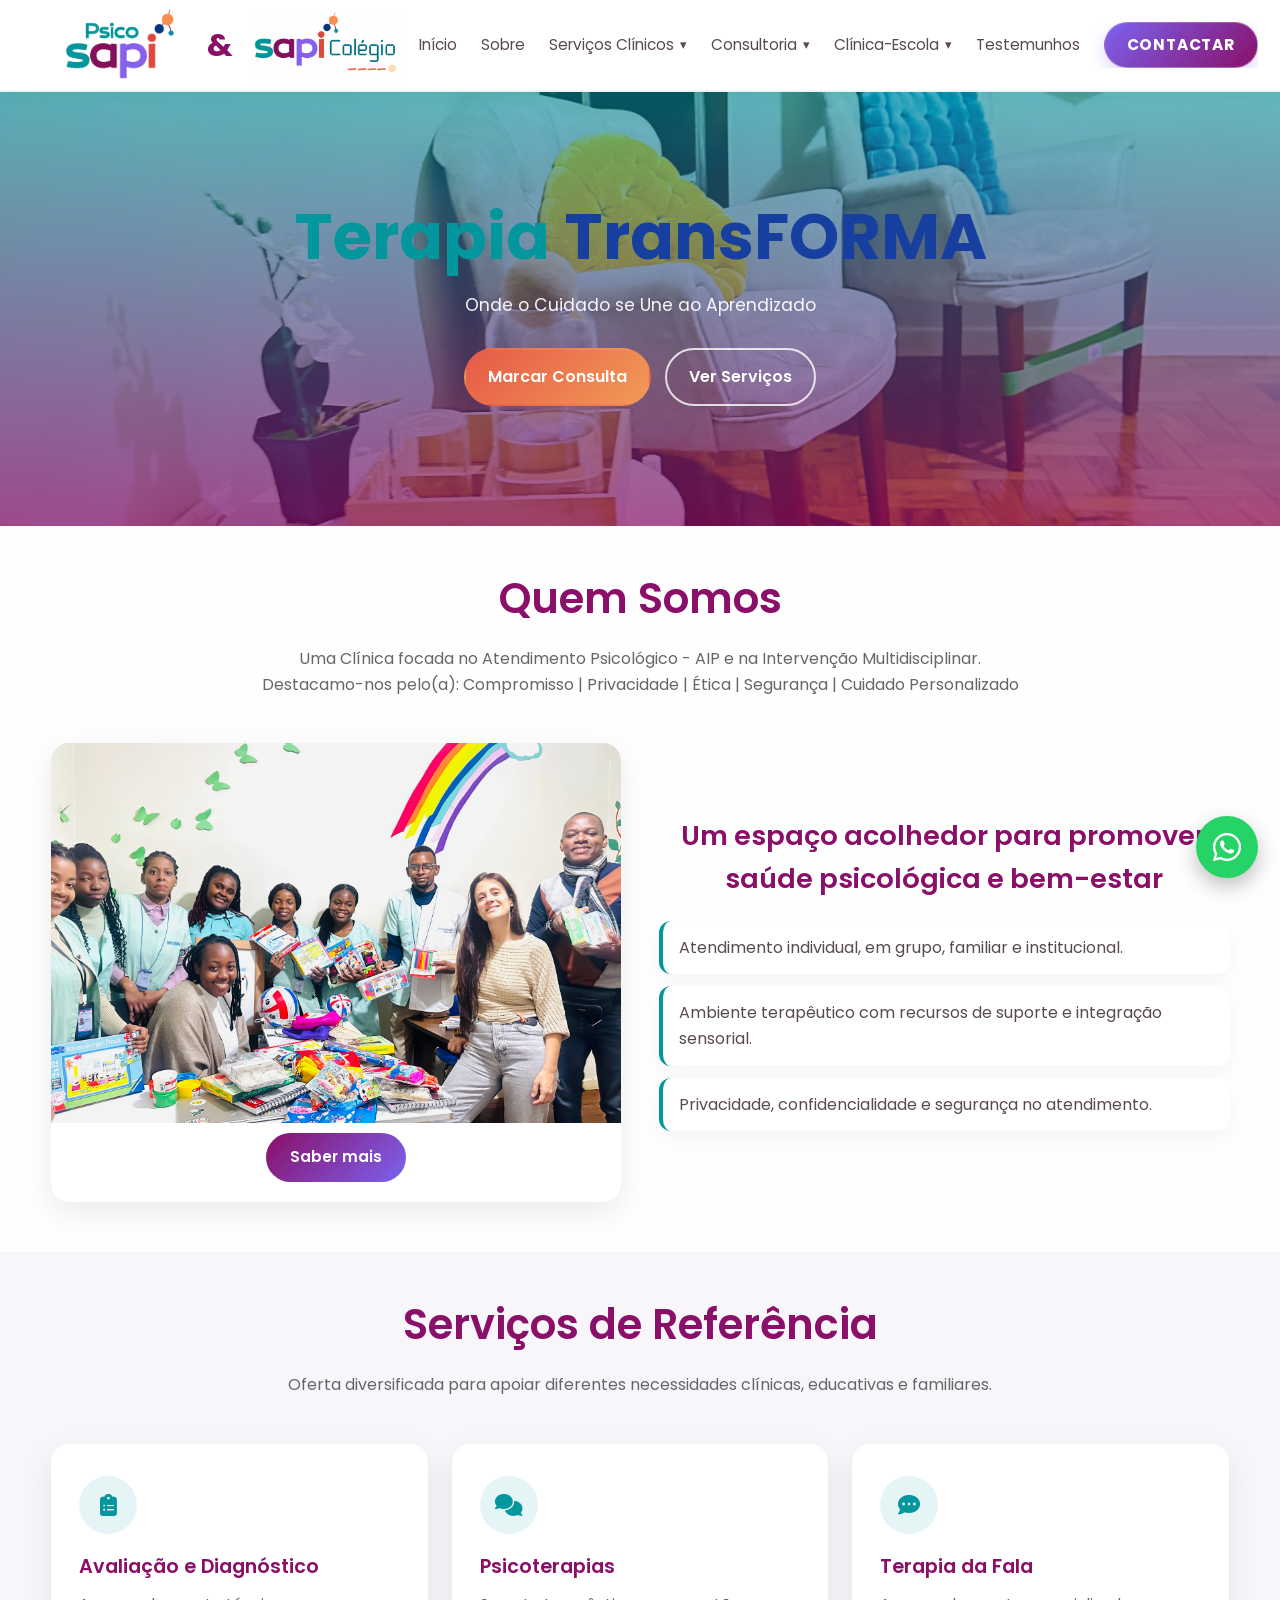
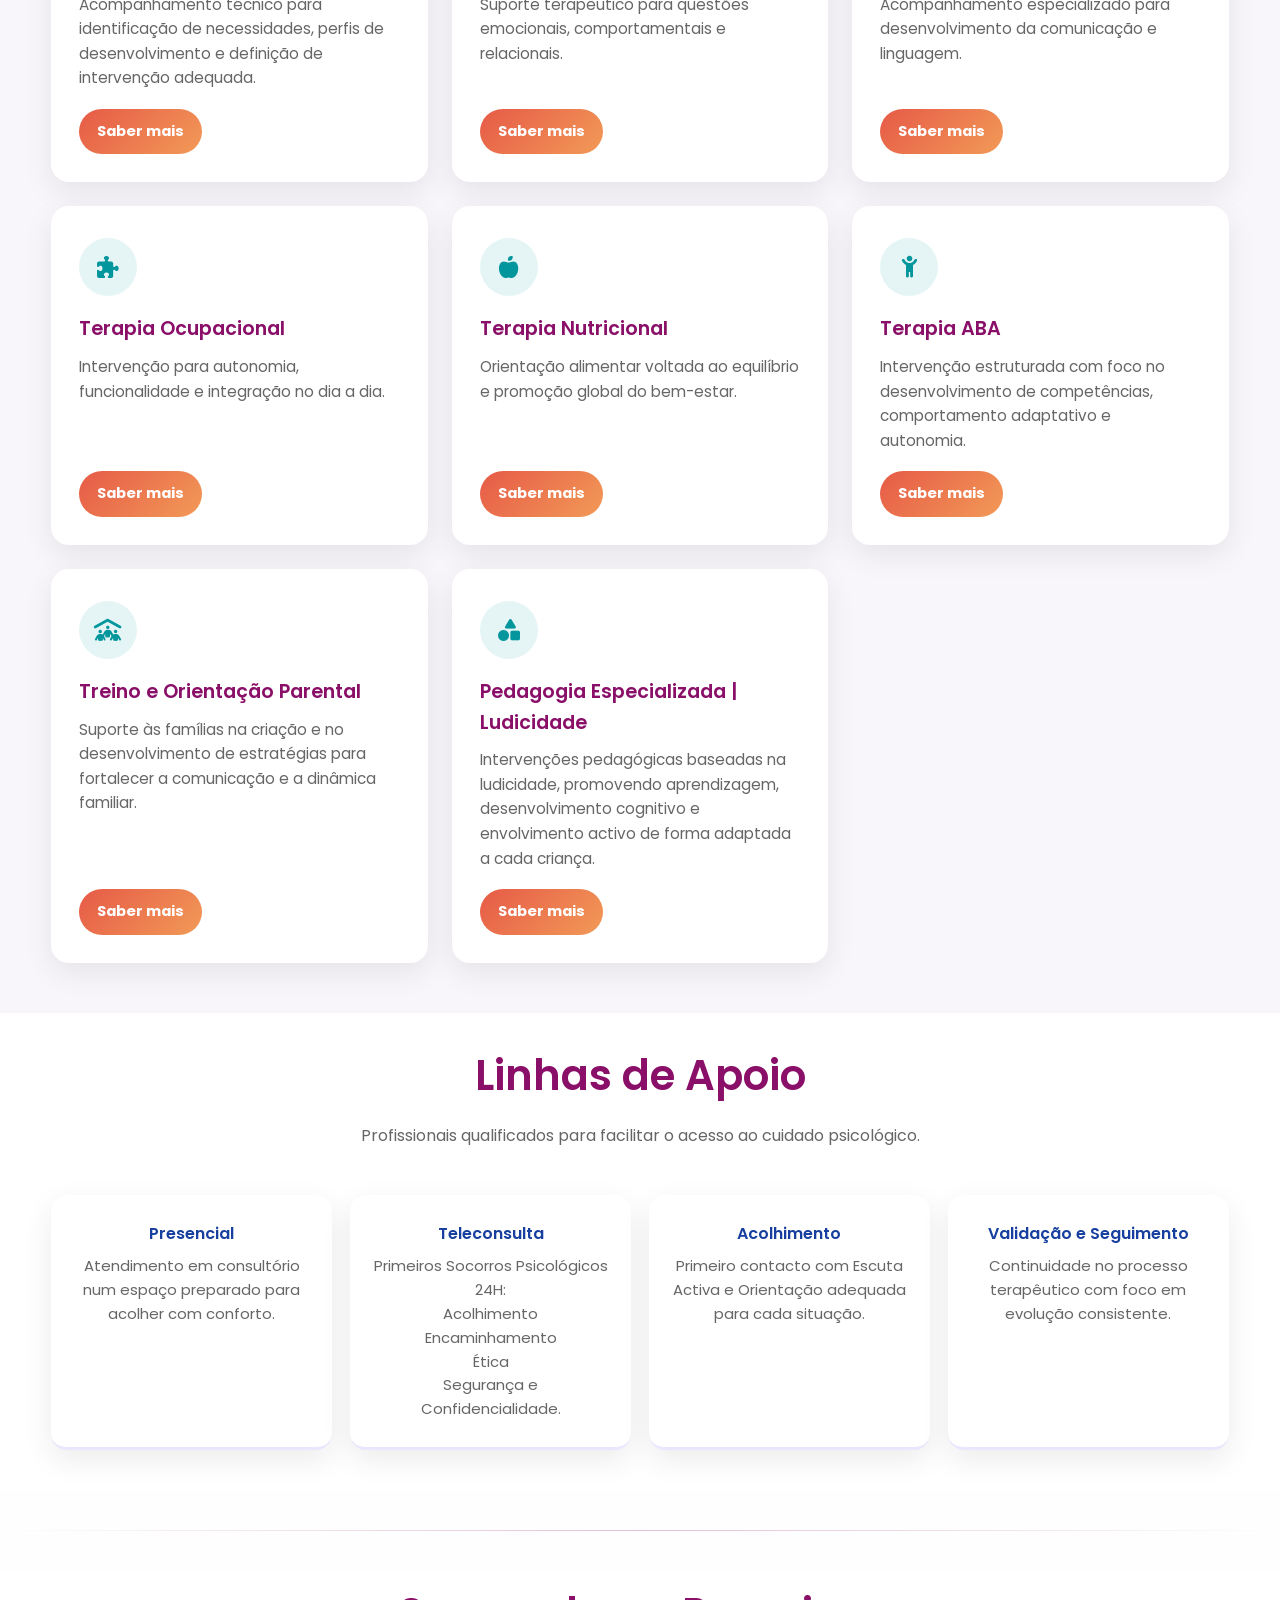
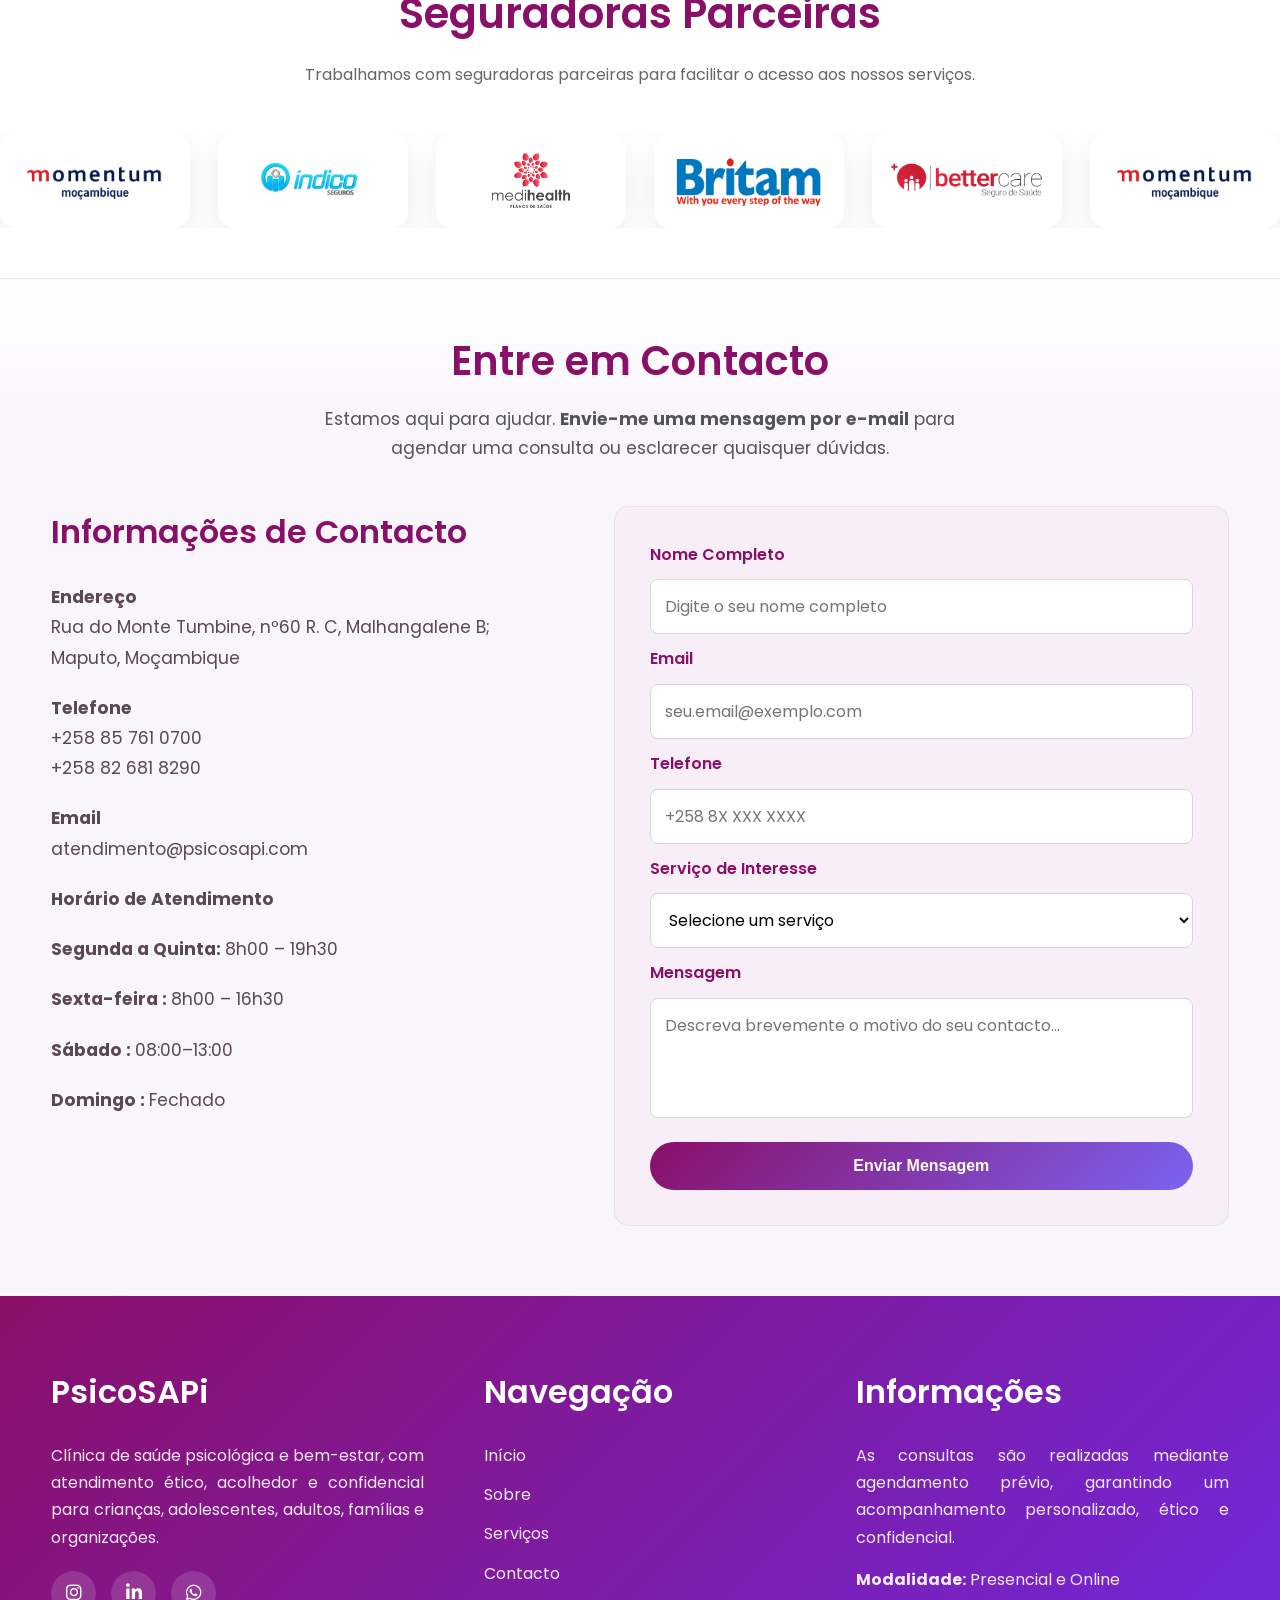
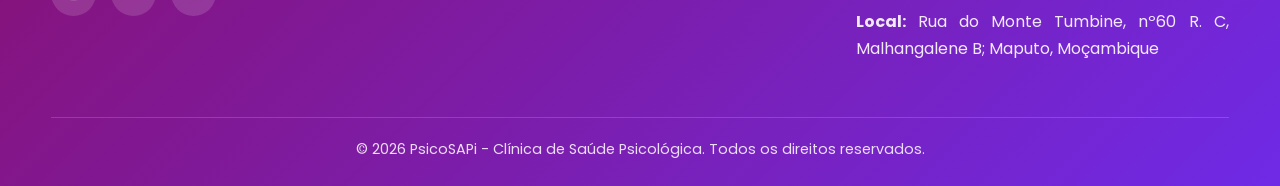
==== commit 2a698447: "Colocao de outra logo e correccao de responsividade no mobile" ====
--- a/index.html
+++ b/index.html
@@ -105,8 +105,8 @@
                     <h2>Quem Somos</h2>
                     <p>
                         Uma Clínica focada no Atendimento Psicológico - AIP e na Intervenção Multidisciplinar.
-                        <br>Destacamo-nos pelo(a):
-                        Compromisso | Privacidade | Ética I Segurança | Cuidado Personalizado.
+                        <br> <span style="white-space: nowrap;">Destacamo-nos pelo(a):
+                            Compromisso | Privacidade | Ética | Segurança | Cuidado Personalizado</span>
                     </p>
                 </div>
 
@@ -336,31 +336,36 @@
                 </div>
 
                 <div class="contact-form">
-                    <form>
+                    <div id="form-message"></div>
+                    <form action="contact/send-email.php" method="POST">
+                        <input type="hidden" name="form_origin" value="Homepage">
+
                         <label for="nome">Nome Completo</label>
-                        <input id="nome" type="text" placeholder="Digite seu nome completo" required />
+                        <input id="nome" name="nome" type="text" placeholder="Digite o seu nome completo" required>
 
                         <label for="email">Email</label>
-                        <input id="email" type="email" placeholder="seu.email@exemplo.com" required />
+                        <input id="email" name="email" type="email" placeholder="seu.email@exemplo.com" required>
 
                         <label for="telefone">Telefone</label>
-                        <input id="telefone" type="tel" placeholder="Celular (ex: +258 8X XXX XXXX)" />
-
-                        <label for="servico">Serviço de Interesse</label>
-                        <select id="servico">
-                            <option>Selecione um serviço</option>
-                            <option>Consulta Psicológica</option>
-                            <option>Psicoterapia</option>
+                        <input id="telefone" name="telefone" type="tel" placeholder="+258 8X XXX XXXX">
+
+                        <label for="assunto">Serviço de Interesse</label>
+                        <select id="assunto" name="assunto" required>
+                            <option value="">Selecione um serviço</option>
+                            <option>Avaliação e Diagnóstico</option>
+                            <option>Psicoterapias</option>
                             <option>Terapia da Fala</option>
                             <option>Terapia Ocupacional</option>
                             <option>Terapia Nutricional</option>
-                            <option>Orientação Parental</option>
-                            <option>Outro (especificar na mensagem)</option>
+                            <option>Terapia ABA</option>
+                            <option>Treino e Orientação Parental</option>
+                            <option>Pedagogia Especializada</option>
+                            <option>Informações Gerais</option>
                         </select>
 
                         <label for="mensagem">Mensagem</label>
-                        <textarea id="mensagem"
-                            placeholder="Descreva brevemente o motivo do seu contacto..."></textarea>
+                        <textarea id="mensagem" name="mensagem"
+                            placeholder="Descreva brevemente o motivo do seu contacto..." required></textarea>
 
                         <button type="submit" class="contact-btn">Enviar Mensagem</button>
                     </form>
--- a/css/style.css
+++ b/css/style.css
@@ -83,6 +83,7 @@
     justify-content: space-between;
     gap: 18px;
     position: relative;
+    flex-wrap: nowrap;
 }
 
 .logo {
@@ -90,6 +91,7 @@
     align-items: center;
     flex-shrink: 0;
     gap: 10px;
+    min-width: 160px;
 }
 
 .logo img {
@@ -118,6 +120,13 @@
     align-items: center;
     gap: 24px;
     list-style: none;
+    flex-wrap: nowrap;
+    white-space: nowrap;
+    overflow-x: auto;
+}
+
+.nav-links li, .nav-links a {
+    white-space: nowrap;
 }
 
 .nav-links a {
@@ -147,17 +156,29 @@
 }
 
 .nav-cta {
-    padding: 12px 18px;
-    border-radius: 999px;
+    padding: 14px 22px;
+    border-radius: 999px !important;
     background: linear-gradient(135deg, var(--accent), var(--primary));
-    color: var(--white);
-    font-weight: 600;
+    color: #ffffff !important;
+    font-weight: 700;
+    font-size: 1rem;
+    text-transform: uppercase;
+    letter-spacing: 0.8px;
+    box-shadow: 0 6px 16px rgba(123, 99, 241, 0.25);
     transition: 0.25s ease;
+    border: 1px solid rgba(255,255,255,0.28);
+    min-width: 140px;
+    height: 46px;
+    line-height: 46px;
+    display: inline-flex;
+    align-items: center;
+    justify-content: center;
 }
 
 .nav-cta:hover {
     background: linear-gradient(135deg, var(--primary), var(--accent));
     transform: translateY(-1px);
+    box-shadow: 0 8px 20px rgba(123, 99, 241, 0.30);
 }
 
 .menu-toggle {
@@ -785,6 +806,10 @@
     .footer-content {
         grid-template-columns: 1fr 1fr;
     }
+
+    .nav-links {
+        gap: 18px;
+    }
 }
 
 /* MOBILE */
@@ -865,6 +890,16 @@
     .nav-cta {
         display: inline-flex;
         width: auto;
+        font-size: 1rem;
+        padding: 12px 20px;
+    }
+
+    .nav-cta:hover {
+        transform: none;
+    }
+
+    .nav-links a.nav-cta {
+        white-space: nowrap;
     }
 
     .dropdown-menu {
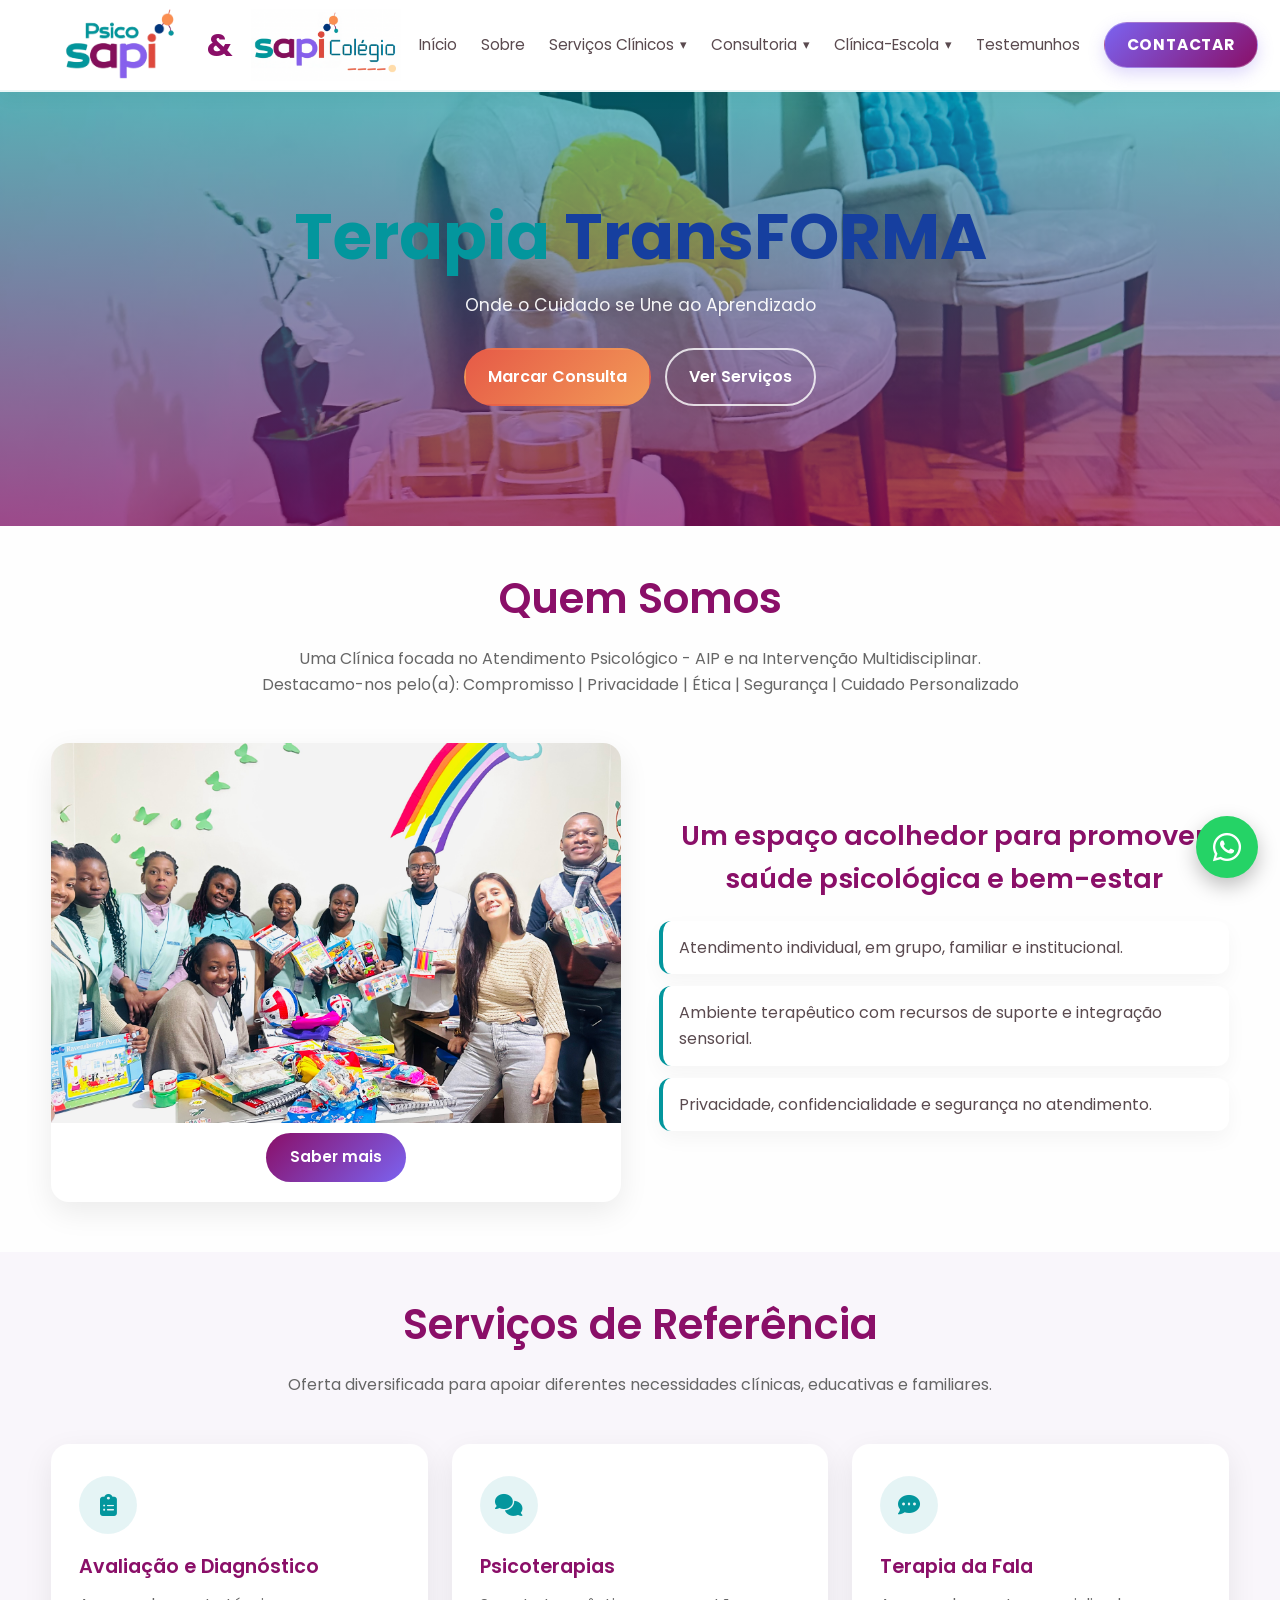
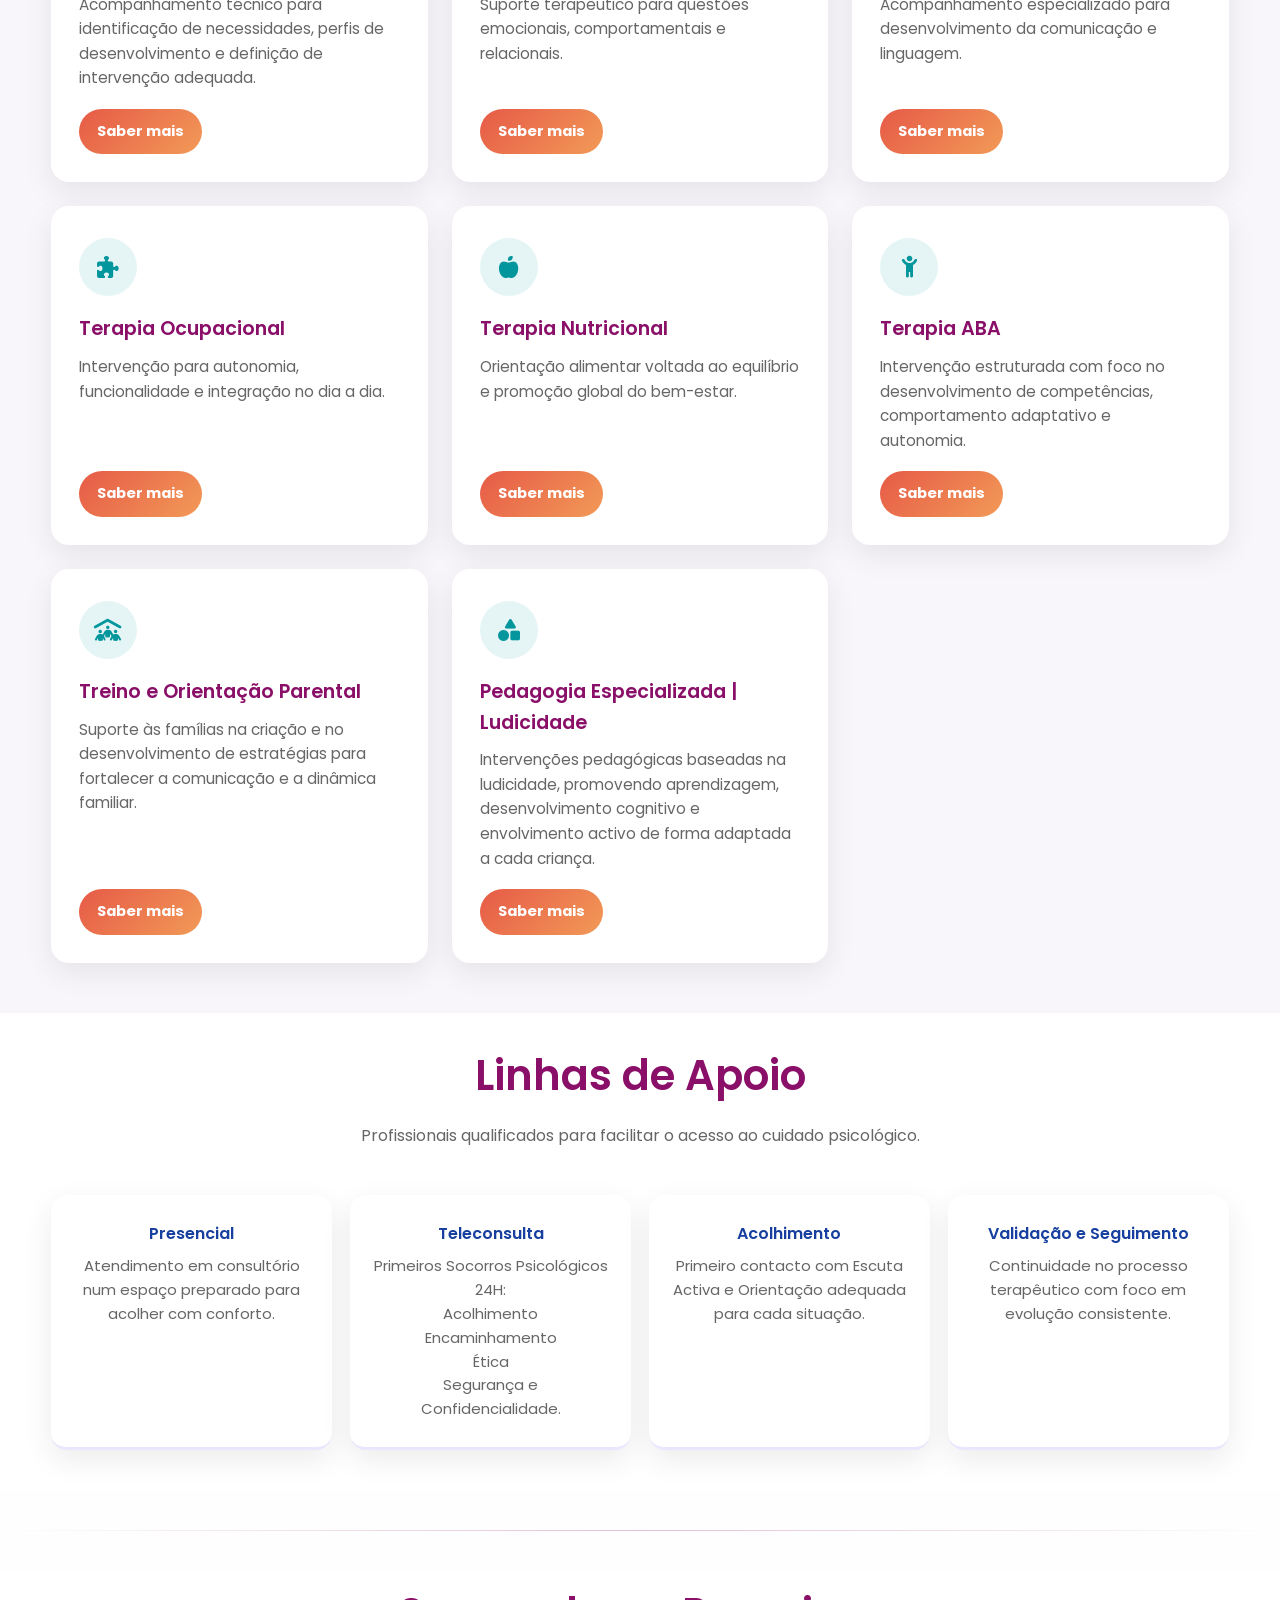
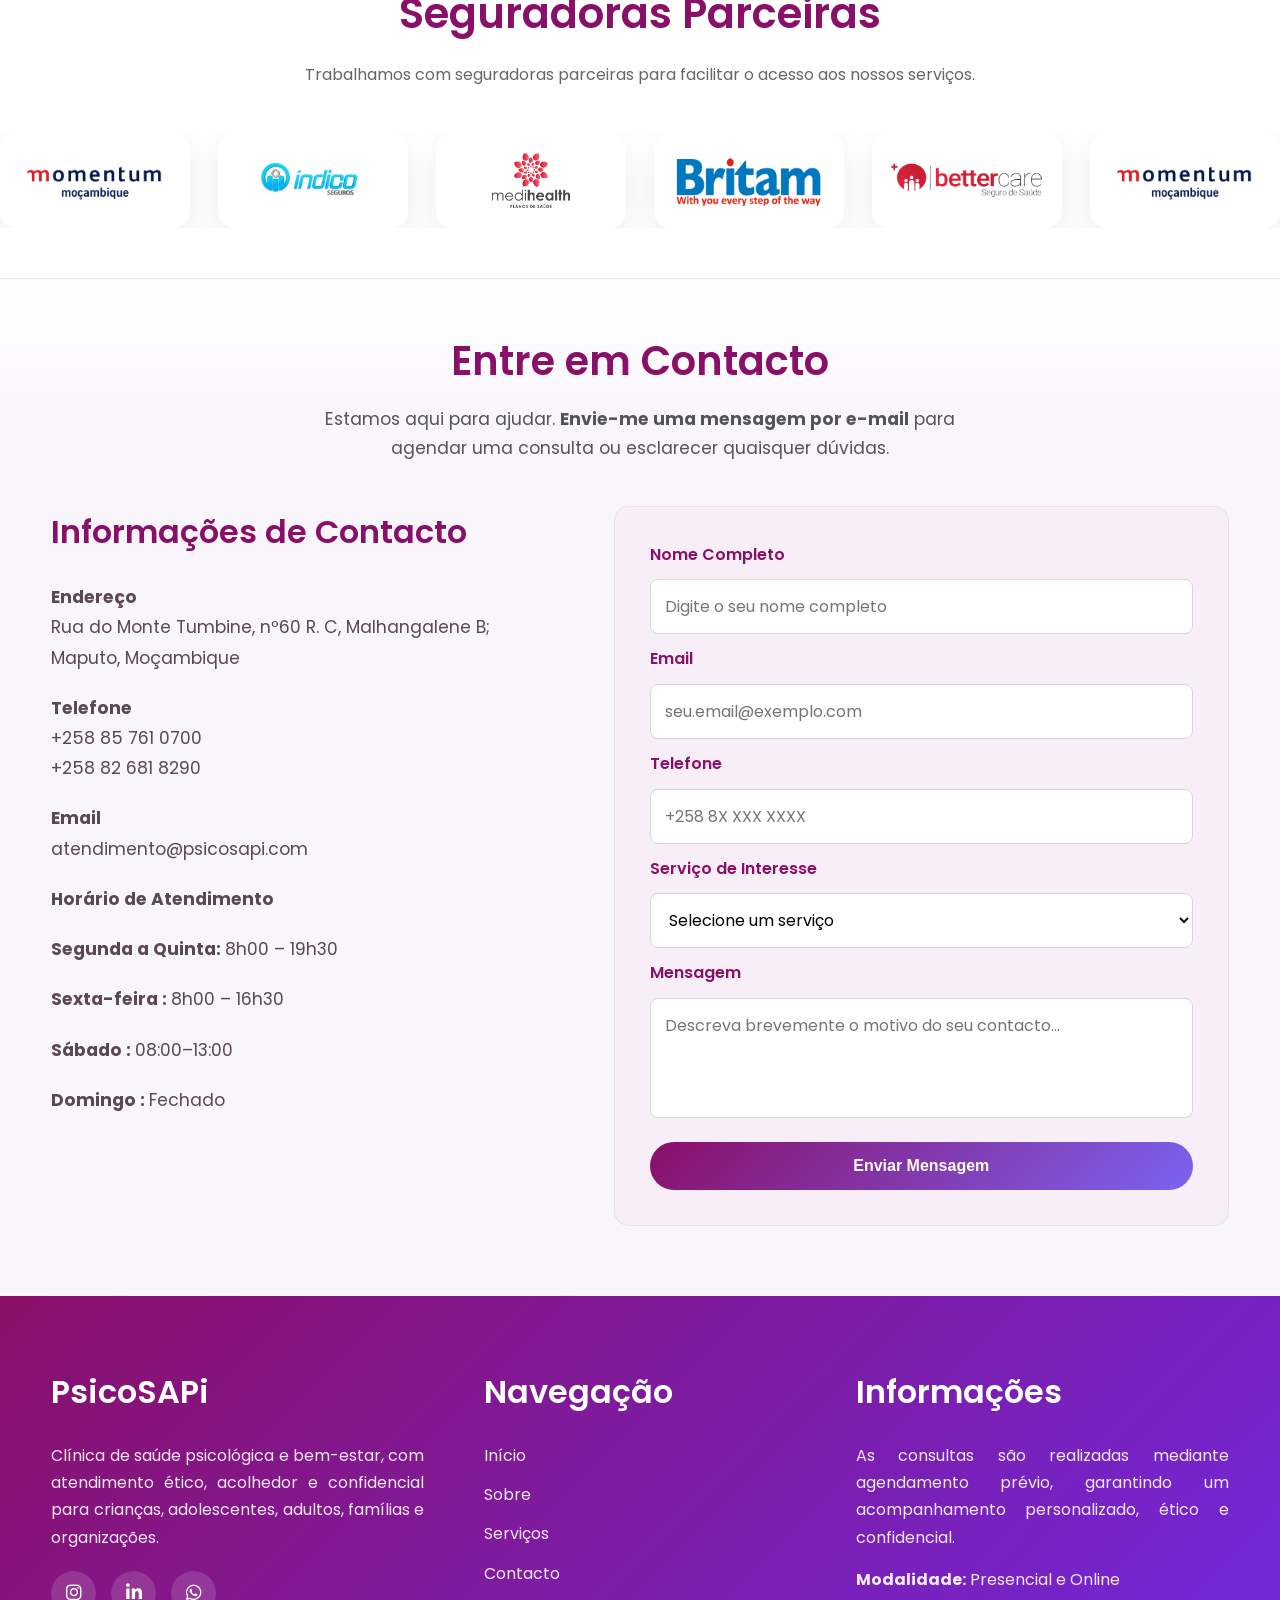
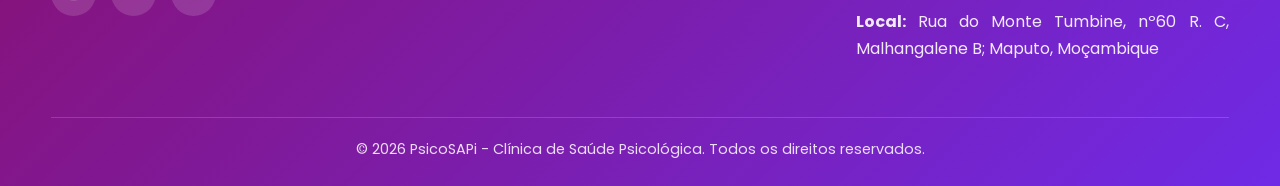
==== commit b5db62a0: "Conciliar com alteracoes na hospedagem" ====
--- a/index.html
+++ b/index.html
@@ -4,9 +4,13 @@
 <head>
     <meta charset="UTF-8" />
     <meta name="viewport" content="width=device-width, initial-scale=1.0" />
+     <meta name="description" content="PsicoSAPi - Clínica e Escola dedicada à Saúde Psicológica e Bem-Estar. Atendimento especializado e formação profissional." />
+    <meta name="keywords" content="PsicoSAPi, psicologia, saúde mental, bem-estar, clínica escola, clínica de psicologia, clínica psicológica" />
     <title>PsicoSAPi | Saúde Psicológica e Bem-Estar</title>
     <link rel="stylesheet" href="css/style.css" />
-    <link rel="icon" type="image/png" href="asset/img/logo/logo.png">
+    <link rel="stylesheet" href="css/nav.css" />
+    <link rel="stylesheet" href="css/popup.css" />
+    <link rel="icon" href="/favicon.ico">
     <link href="https://fonts.googleapis.com/css2?family=Poppins:wght@300;400;500;600;700&display=swap"
         rel="stylesheet">
     <link rel="stylesheet" href="https://cdnjs.cloudflare.com/ajax/libs/font-awesome/6.5.1/css/all.min.css">
@@ -336,8 +340,7 @@
                 </div>
 
                 <div class="contact-form">
-                    <div id="form-message"></div>
-                    <form action="contact/send-email.php" method="POST">
+                    <form action="contact/send-email.php" method="POST" class="ajax-contact-form">
                         <input type="hidden" name="form_origin" value="Homepage">
 
                         <label for="nome">Nome Completo</label>
@@ -427,11 +430,25 @@
         </div>
     </footer>
     </a>
-    <script src="js/script.js"></script>
+    <script src="js/navbar.js"></script>
+    <script src="js/testimonial.js"></script>
+    <script src="js/popup.js"></script>
     <button id="scrollToTopBtn" title="Voltar ao topo"><i class="fa-solid fa-arrow-up"></i></button>
     <a href="https://wa.me/258826818290" class="whatsapp-button" target="_blank" aria-label="WhatsApp">
         <i class="fa-brands fa-whatsapp"></i>
     </a>
+
+    <div class="custom-popup" id="customPopup">
+        <div class="custom-popup-box">
+            <button class="custom-popup-close" id="customPopupClose" aria-label="Fechar popup">×</button>
+            <div class="custom-popup-icon" id="customPopupIcon">
+                <i class="fa-solid fa-check"></i>
+            </div>
+            <h3 id="customPopupTitle">Mensagem enviada</h3>
+            <p id="customPopupText">Recebemos o seu contacto com sucesso.</p>
+            <button class="custom-popup-btn" id="customPopupBtn">Fechar</button>
+        </div>
+    </div>
 </body>
 
 </html>
--- a/css/style.css
+++ b/css/style.css
@@ -67,131 +67,7 @@
 }
 
 /* HEADER */
-.topbar {
-    background: var(--white);
-    position: sticky;
-    top: 0;
-    z-index: 1000;
-    box-shadow: 0 4px 18px rgba(0, 0, 0, 0.05);
-    border-bottom: 2px solid rgba(3, 150, 157, 0.08);
-}
-
-.navbar {
-    min-height: 90px;
-    display: flex;
-    align-items: center;
-    justify-content: space-between;
-    gap: 18px;
-    position: relative;
-    flex-wrap: nowrap;
-}
-
-.logo {
-    display: flex;
-    align-items: center;
-    flex-shrink: 0;
-    gap: 10px;
-    min-width: 160px;
-}
-
-.logo img {
-    height: 72px;
-    width: auto;
-}
-
-.logo-separator {
-    font-size: 2rem;
-    color: var(--primary);
-    font-weight: 700;
-    margin: 0 8px;
-    display: inline-flex;
-    align-items: center;
-    justify-content: center;
-}
-
-.logo-sapicolegio,
-.logo-psicosapi {
-    height: 54px;
-    width: auto;
-}
-
-.nav-links {
-    display: flex;
-    align-items: center;
-    gap: 24px;
-    list-style: none;
-    flex-wrap: nowrap;
-    white-space: nowrap;
-    overflow-x: auto;
-}
-
-.nav-links li, .nav-links a {
-    white-space: nowrap;
-}
-
-.nav-links a {
-    font-size: 0.96rem;
-    color: var(--text);
-    transition: 0.25s ease;
-    position: relative;
-}
-
-.nav-links a:hover {
-    color: var(--teal);
-}
-
-.nav-links a::after {
-    content: "";
-    position: absolute;
-    width: 0;
-    height: 2px;
-    background: var(--teal);
-    left: 0;
-    bottom: -4px;
-    transition: 0.3s;
-}
-
-.nav-links a:hover::after {
-    width: 100%;
-}
-
-.nav-cta {
-    padding: 14px 22px;
-    border-radius: 999px !important;
-    background: linear-gradient(135deg, var(--accent), var(--primary));
-    color: #ffffff !important;
-    font-weight: 700;
-    font-size: 1rem;
-    text-transform: uppercase;
-    letter-spacing: 0.8px;
-    box-shadow: 0 6px 16px rgba(123, 99, 241, 0.25);
-    transition: 0.25s ease;
-    border: 1px solid rgba(255,255,255,0.28);
-    min-width: 140px;
-    height: 46px;
-    line-height: 46px;
-    display: inline-flex;
-    align-items: center;
-    justify-content: center;
-}
-
-.nav-cta:hover {
-    background: linear-gradient(135deg, var(--primary), var(--accent));
-    transform: translateY(-1px);
-    box-shadow: 0 8px 20px rgba(123, 99, 241, 0.30);
-}
-
-.menu-toggle {
-    display: none;
-    background: none;
-    border: none;
-    font-size: 2rem;
-    color: var(--primary);
-    cursor: pointer;
-    line-height: 1;
-    padding: 6px 10px;
-    margin-left: auto;
-}
+
 
 /* HERO */
 .hero {
@@ -837,8 +713,8 @@
     }
 
     .logo-separator {
-        font-size: 2rem;
-        margin: 0 8px;
+        font-size: 1.5rem;
+        margin: 0 6px;
     }
 
     nav {
@@ -1525,4 +1401,20 @@
     border-radius: 0;
     object-fit: cover;
     display: block;
-}+}
+/* POPUP CUSTOMIZADO */
+.custom-popup {
+    position: fixed;
+    inset: 0;
+    background: rgba(20, 16, 24, 0.45);
+    display: none;
+    align-items: flex-start;
+    justify-content: center;
+    padding: 80px 20px 20px;
+    z-index: 3000;
+}
+
+.custom-popup.active {
+    display: flex;
+}
+
--- a/css/nav.css
+++ b/css/nav.css
@@ -0,0 +1,221 @@
+/* --- Estilos Gerais do Header --- */
+.topbar {
+    background: var(--white);
+    position: sticky;
+    top: 0;
+    z-index: 1000;
+    box-shadow: 0 4px 18px rgba(0, 0, 0, 0.05);
+    border-bottom: 2px solid rgba(3, 150, 157, 0.08);
+    transition: all 0.3s ease;
+}
+
+.navbar {
+    min-height: 90px;
+    display: flex;
+    align-items: center;
+    justify-content: space-between;
+    gap: 18px;
+    position: relative;
+    flex-wrap: nowrap;
+}
+
+.logo {
+    display: flex;
+    align-items: center;
+    flex-shrink: 0;
+    gap: 10px;
+    min-width: 160px;
+}
+
+.logo img {
+    height: 72px;
+    width: auto;
+}
+
+.logo-separator {
+    font-size: 2rem;
+    color: var(--primary);
+    font-weight: 700;
+    margin: 0 8px;
+    display: inline-flex;
+    align-items: center;
+    justify-content: center;
+}
+
+.logo-sapicolegio,
+.logo-psicosapi {
+    height: 54px;
+    width: auto;
+}
+
+.nav-links {
+    display: flex;
+    align-items: center;
+    gap: 24px;
+    list-style: none;
+    flex-wrap: nowrap;
+    white-space: nowrap;
+}
+
+.nav-links li, .nav-links a {
+    white-space: nowrap;
+}
+
+.nav-links a {
+    font-size: 0.96rem;
+    color: var(--text);
+    transition: 0.25s ease;
+    position: relative;
+}
+
+.nav-links a:hover {
+    color: var(--teal);
+}
+
+.nav-links a::after {
+    content: "";
+    position: absolute;
+    width: 0;
+    height: 2px;
+    background: var(--teal);
+    left: 0;
+    bottom: -4px;
+    transition: 0.3s;
+}
+
+.nav-links a:hover::after {
+    width: 100%;
+}
+
+.nav-cta {
+    padding: 14px 22px;
+    border-radius: 999px !important;
+    background: linear-gradient(135deg, var(--accent), var(--primary));
+    color: #ffffff !important;
+    font-weight: 700;
+    font-size: 1rem;
+    text-transform: uppercase;
+    letter-spacing: 0.8px;
+    box-shadow: 0 6px 16px rgba(123, 99, 241, 0.25);
+    transition: 0.25s ease;
+    border: 1px solid rgba(255,255,255,0.28);
+    min-width: 140px;
+    height: 46px;
+    line-height: 46px;
+    display: inline-flex;
+    align-items: center;
+    justify-content: center;
+}
+
+.menu-toggle {
+    display: none;
+    background: none;
+    border: none;
+    font-size: 2rem;
+    color: var(--primary);
+    cursor: pointer;
+}
+
+/* --- Ajustes Mobile (Abaixo de 760px) --- */
+@media (max-width: 760px) {
+    .topbar {
+        /* Removemos a borda e reduzimos a sombra para limpar a base do header */
+        border-bottom: none !important;
+        box-shadow: 0 2px 10px rgba(0, 0, 0, 0.05) !important;
+    }
+
+    .navbar {
+        gap: 4px;
+        min-height: 70px; /* Altura reduzida para o mobile não "vazar" branco */
+    }
+
+    .logo {
+        flex: 0 1 auto;
+        min-width: 0;
+        gap: clamp(4px, 2.5vw, 8px);
+    }
+
+    .logo img,
+    .logo-sapicolegio,
+    .logo-psicosapi {
+        height: clamp(44px, 10vw, 64px);
+        width: auto;
+    }
+
+    .menu-toggle {
+        display: inline-flex;
+        z-index: 1101;
+        padding: 6px 8px;
+    }
+
+    .nav-links {
+        position: absolute;
+        top: 100%; /* Cola exatamente no fim da navbar */
+        right: 0;
+        background: var(--white);
+        width: min(280px, 85vw);
+        flex-direction: column;
+        
+        /* CORREÇÃO DA LINHA BRANCA: */
+        max-height: 0;
+        opacity: 0;
+        visibility: hidden;
+        overflow: hidden;
+        transition: all 0.3s ease-in-out;
+        z-index: 100;
+        border-radius: 0 0 18px 18px;
+        padding: 0 14px; /* Padding zero quando fechado */
+        box-shadow: none; /* Sombra zero quando fechado */
+    }
+
+    .nav-links.active {
+        /* Reativa os elementos visualmente ao abrir */
+        max-height: 600px;
+        opacity: 1;
+        visibility: visible;
+        padding: 10px 14px; 
+        box-shadow: 0 12px 30px rgba(0, 0, 0, 0.1);
+        overflow-y: auto;
+    }
+
+    .logo-separator {
+        font-size: 1.5rem;
+        margin: 0 6px;
+    }
+
+    .nav-links li {
+        width: 100%;
+    }
+
+    .nav-links a {
+        width: 100%;
+        padding: 12px 0;
+        display: block;
+        border-bottom: 1px solid #f0f0f0;
+        font-size: 1rem;
+    }
+
+    .nav-links a.nav-cta {
+        display: flex;
+        justify-content: center;
+        margin: 10px 0;
+        border-bottom: none;
+    }
+
+    /* Ajuste para o Dropdown dentro do mobile */
+    .nav-links .dropdown-menu {
+        position: static;
+        box-shadow: none;
+        padding-left: 15px;
+        background: transparent;
+        display: none; /* Controlado pelo seu JS */
+    }
+
+    .dropdown.active .dropdown-menu {
+        display: block;
+    }
+
+    .nav-links a::after {
+        display: none;
+    }
+}
--- a/css/popup.css
+++ b/css/popup.css
@@ -0,0 +1,106 @@
+.custom-popup {
+    position: fixed;
+    inset: 0;
+    background: rgba(20, 16, 24, 0.45);
+    display: none;
+    align-items: flex-start;
+    justify-content: center;
+    padding: 80px 20px 20px;
+    z-index: 3000;
+}
+
+.custom-popup.active {
+    display: flex;
+}
+
+.custom-popup-box {
+    width: 100%;
+    max-width: 430px;
+    background: var(--white);
+    border-radius: 22px;
+    padding: 30px 24px 24px;
+    box-shadow: 0 20px 50px rgba(0, 0, 0, 0.18);
+    text-align: center;
+    position: relative;
+    border-top: 6px solid var(--primary);
+    animation: popupFadeIn 0.25s ease;
+}
+
+.custom-popup-icon {
+    width: 72px;
+    height: 72px;
+    margin: 0 auto 18px;
+    border-radius: 50%;
+    display: flex;
+    align-items: center;
+    justify-content: center;
+    color: var(--white);
+    font-size: 28px;
+    background: linear-gradient(135deg, var(--teal), var(--accent));
+}
+
+.custom-popup-box.error .custom-popup-icon {
+    background: linear-gradient(135deg, var(--coral), var(--primary));
+}
+
+.custom-popup-box h3 {
+    color: var(--primary);
+    font-size: 1.5rem;
+    margin-bottom: 10px;
+}
+
+.custom-popup-box p {
+    color: var(--muted);
+    font-size: 1rem;
+    line-height: 1.7;
+    margin-bottom: 20px;
+}
+
+.custom-popup-btn {
+    border: none;
+    background: linear-gradient(135deg, var(--primary), var(--accent));
+    color: var(--white);
+    font-weight: 600;
+    padding: 12px 22px;
+    border-radius: 999px;
+    cursor: pointer;
+    transition: 0.25s ease;
+}
+
+.custom-popup-btn:hover {
+    transform: translateY(-2px);
+}
+
+.custom-popup-close {
+    position: absolute;
+    top: 10px;
+    right: 12px;
+    border: none;
+    background: transparent;
+    color: var(--muted);
+    font-size: 1.8rem;
+    cursor: pointer;
+    line-height: 1;
+}
+
+@media (max-width: 760px) {
+    .custom-popup {
+        padding: 60px 12px 12px;
+    }
+
+    .custom-popup-box {
+        width: min(100%, 96%);
+        max-width: 360px;
+    }
+}
+
+@keyframes popupFadeIn {
+    from {
+        opacity: 0;
+        transform: translateY(12px) scale(0.97);
+    }
+    to {
+        opacity: 1;
+        transform: translateY(0) scale(1);
+    }
+}
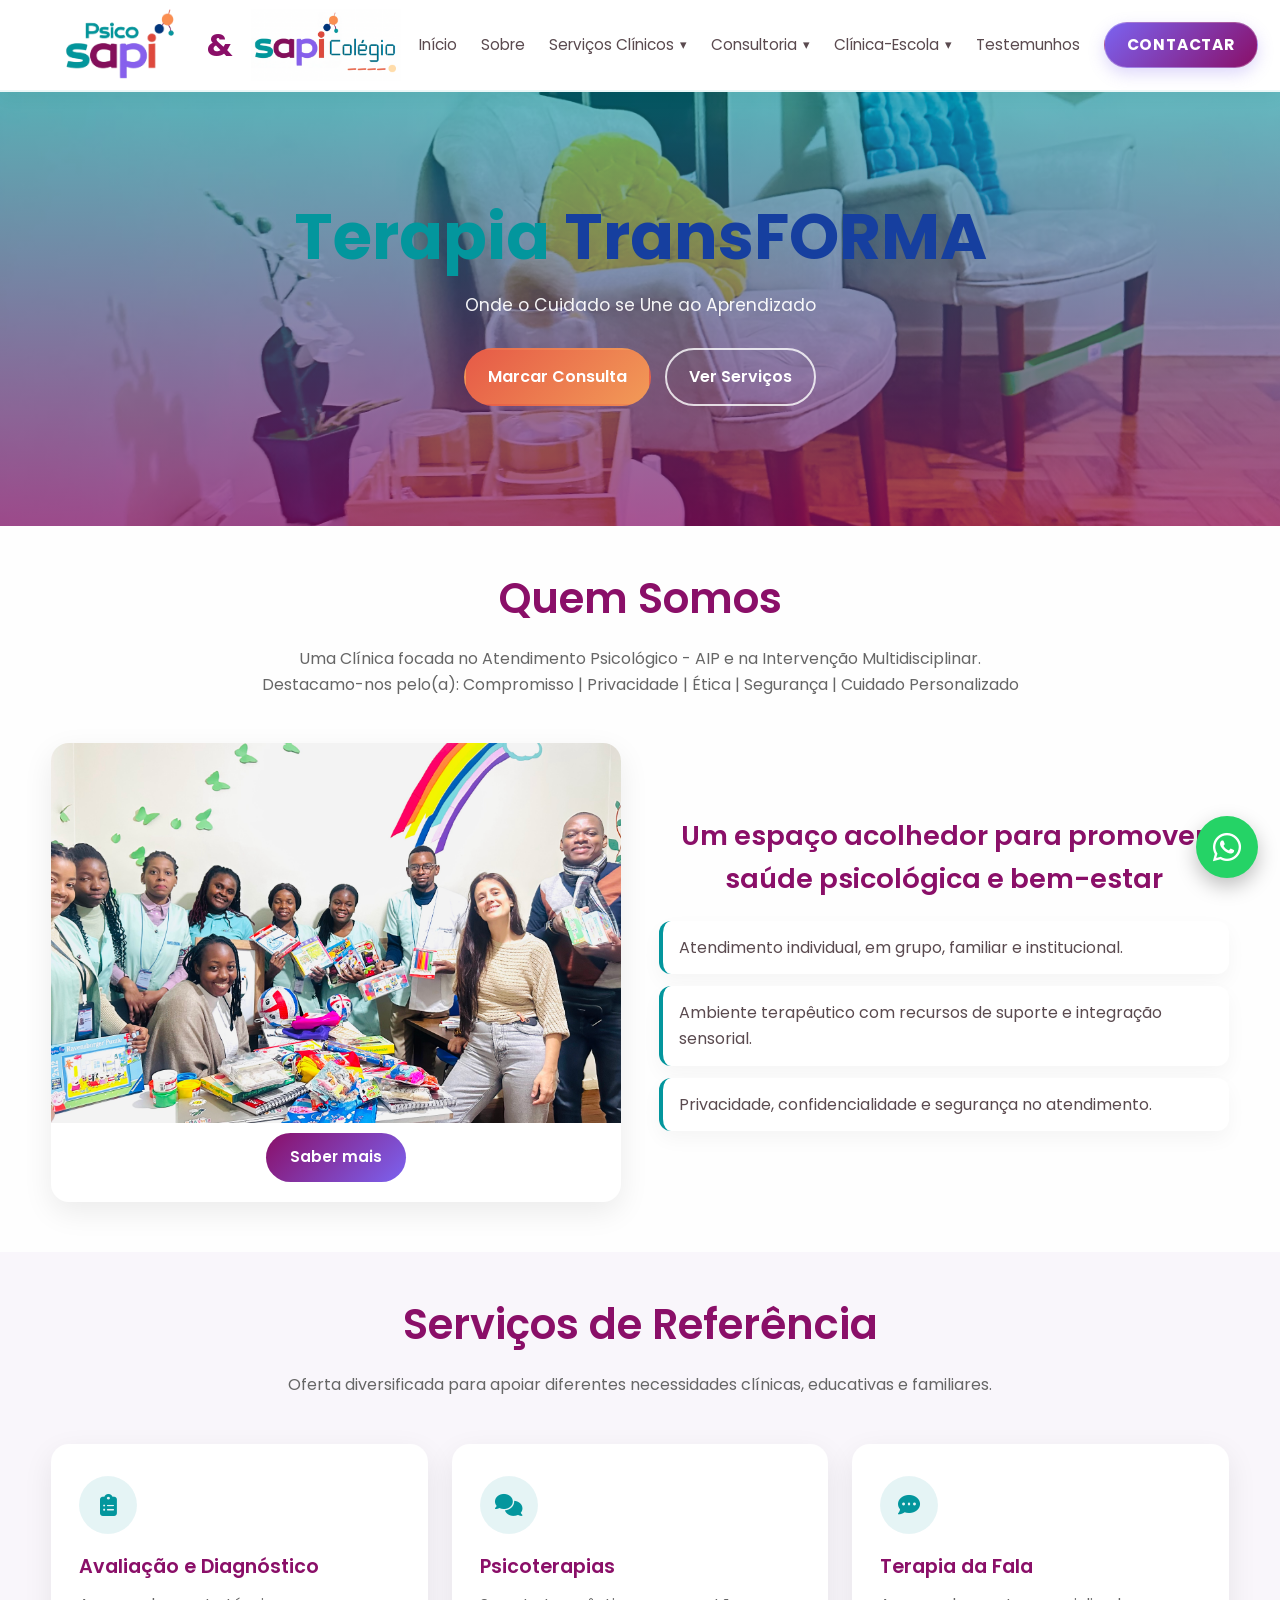
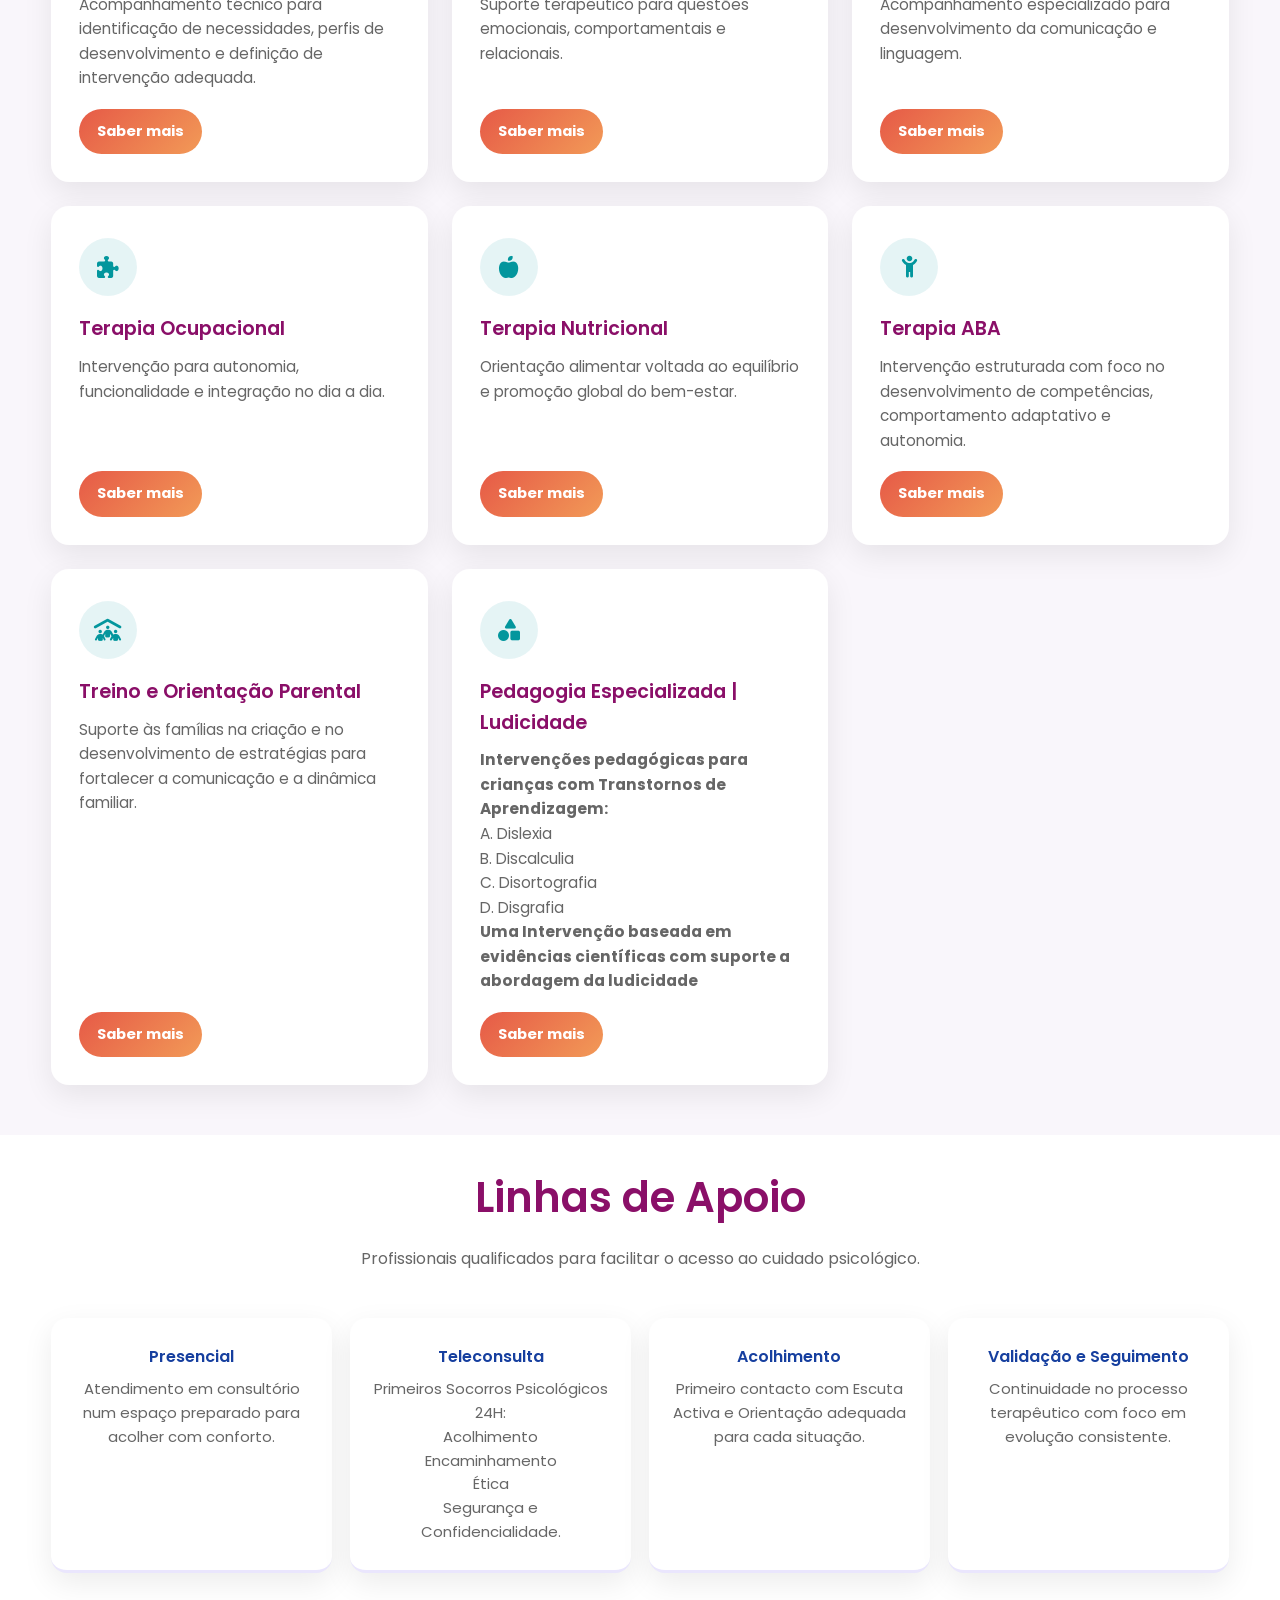
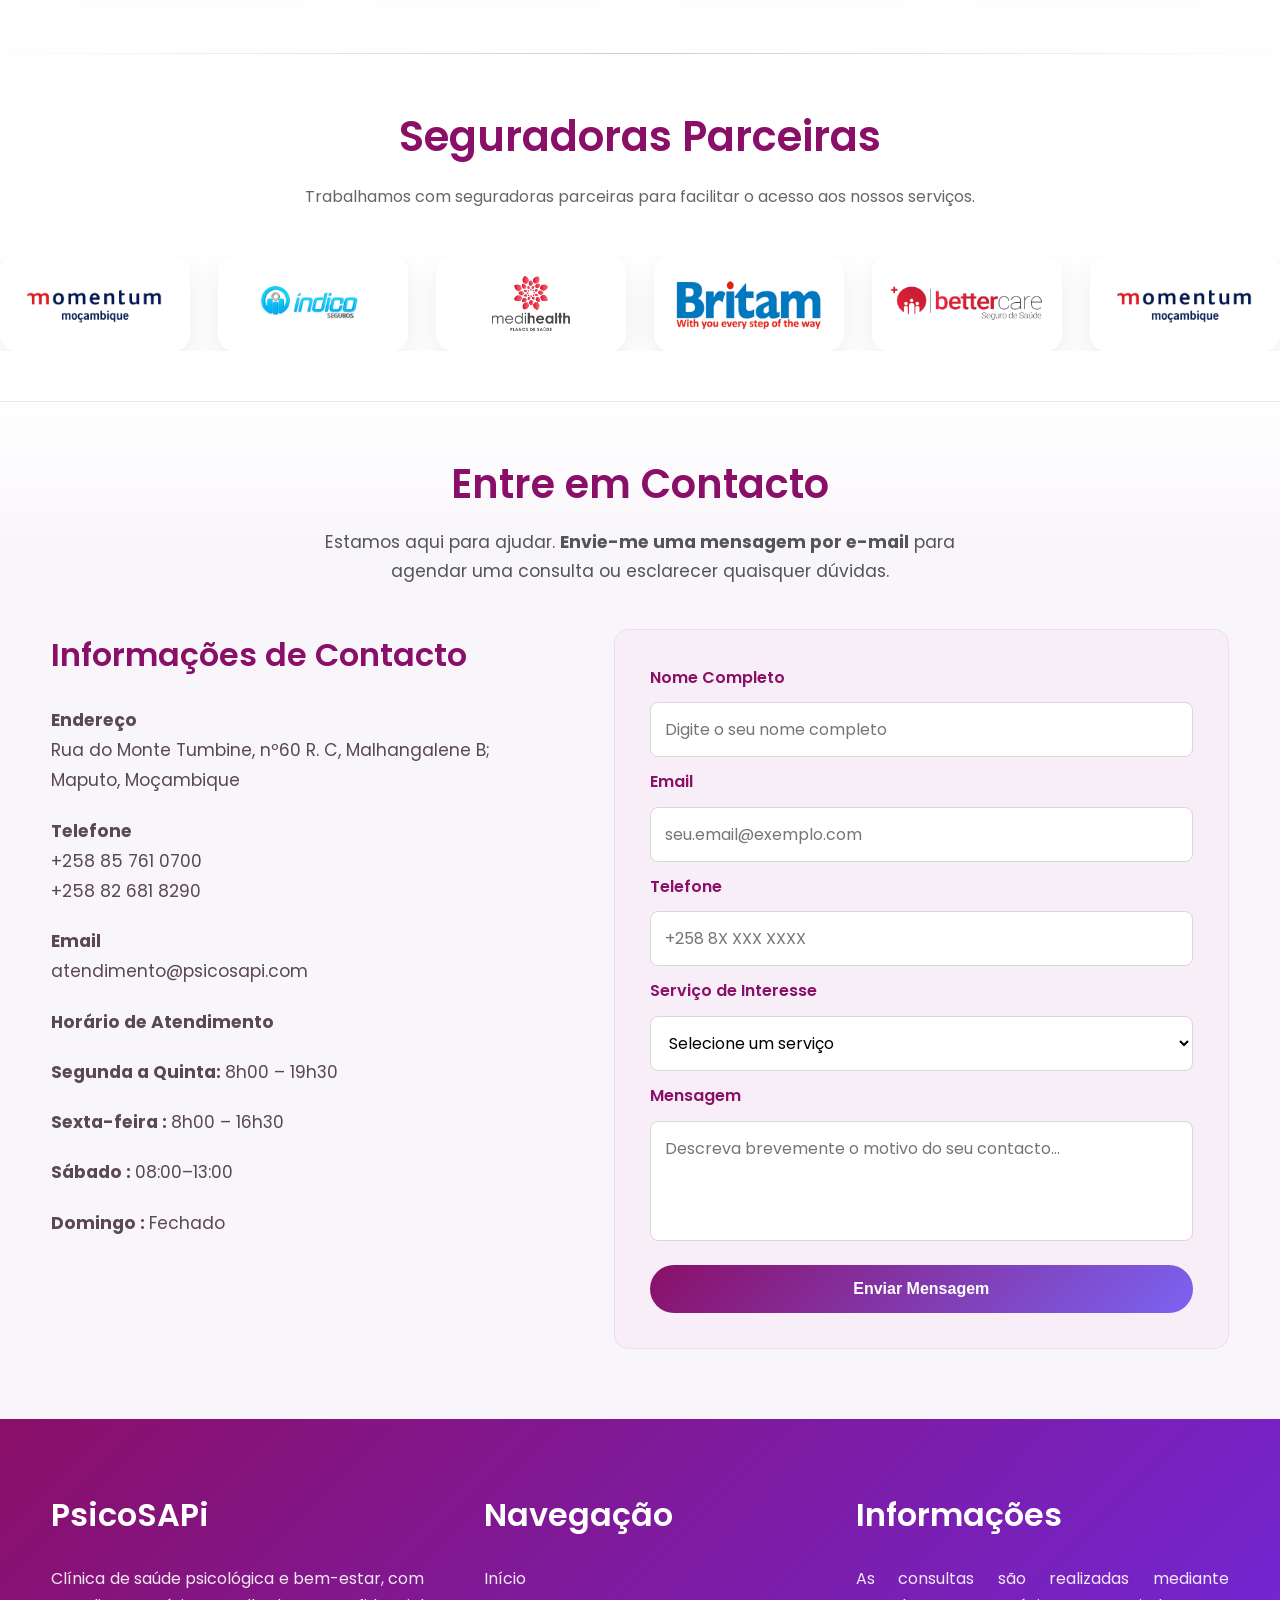
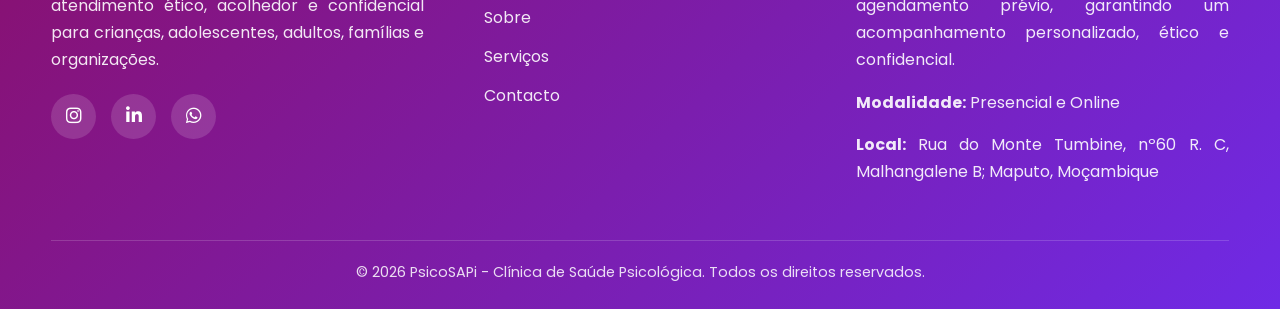
==== commit ad935d02: "Cards Equipe e responsividade" ====
--- a/index.html
+++ b/index.html
@@ -4,8 +4,10 @@
 <head>
     <meta charset="UTF-8" />
     <meta name="viewport" content="width=device-width, initial-scale=1.0" />
-     <meta name="description" content="PsicoSAPi - Clínica e Escola dedicada à Saúde Psicológica e Bem-Estar. Atendimento especializado e formação profissional." />
-    <meta name="keywords" content="PsicoSAPi, psicologia, saúde mental, bem-estar, clínica escola, clínica de psicologia, clínica psicológica" />
+    <meta name="description"
+        content="PsicoSAPi - Clínica e Escola dedicada à Saúde Psicológica e Bem-Estar. Atendimento especializado e formação profissional." />
+    <meta name="keywords"
+        content="PsicoSAPi, psicologia, saúde mental, bem-estar, clínica escola, clínica de psicologia, clínica psicológica, clínica psicológica multidisciplinar" />
     <title>PsicoSAPi | Saúde Psicológica e Bem-Estar</title>
     <link rel="stylesheet" href="css/style.css" />
     <link rel="stylesheet" href="css/nav.css" />
@@ -219,8 +221,12 @@
                         <h3>Pedagogia Especializada | Ludicidade</h3>
 
                         <p>
-                            Intervenções pedagógicas baseadas na ludicidade, promovendo aprendizagem,
-                            desenvolvimento cognitivo e envolvimento activo de forma adaptada a cada criança.
+                            <b>Intervenções pedagógicas para crianças com Transtornos de Aprendizagem: </b><br>
+                            A. Dislexia <br>
+                            B. Discalculia <br>
+                            C. Disortografia <br>
+                            D. Disgrafia <br>
+                            <b>Uma Intervenção baseada em evidências científicas com suporte a abordagem da ludicidade</b>
                         </p>
 
                         <a href="#contacto" class="service-btn">Saber mais</a>
--- a/css/style.css
+++ b/css/style.css
@@ -224,6 +224,190 @@
     box-shadow: 0 8px 20px rgba(0, 0, 0, 0.04);
 }
 
+.team-section .team-slider-wrapper {
+    display: grid;
+    grid-template-columns: auto 1fr auto;
+    gap: 18px;
+    align-items: center;
+    position: relative;
+}
+
+.team-slider {
+    display: flex;
+    flex-direction: column;
+    gap: 22px;
+    max-width: 760px;
+    margin: 0 auto;
+    position: relative;
+    width: 100%;
+}
+
+.team-inner {
+    max-width: 760px;
+    margin: 0 auto;
+    position: relative;
+}
+
+.team-controls {
+    display: flex;
+    gap: 12px;
+    justify-content: center;
+    margin-top: 12px;
+}
+
+.team-slider::-webkit-scrollbar {
+    display: none;
+}
+
+.team-card {
+    flex: 0 0 auto;
+    width: 100%;
+    max-width: 760px;
+    background: var(--white);
+    border-radius: var(--radius);
+    box-shadow: var(--shadow);
+    overflow: hidden;
+    display: none;
+    opacity: 0;
+    transform: translateY(10px);
+    transition: opacity 0.3s ease, transform 0.3s ease;
+    margin: 0 auto;
+}
+
+.team-card.active {
+    display: flex;
+    flex-direction: column;
+    opacity: 1;
+    transform: translateY(0);
+}
+
+.team-card img {
+    width: 100%;
+    height: auto;
+    max-height: 299px;
+    object-fit: contain;
+}
+
+.team-card-content {
+    padding: 24px;
+}
+
+.team-card-content h3 {
+    color: var(--primary);
+    margin-bottom: 10px;
+    font-size: 1.25rem;
+    font-weight: 600;
+    text-align: center;
+}
+
+.team-card-content p {
+    color: var(--muted);
+    line-height: 1.75;
+    text-align: center;
+}
+
+.slider-btn {
+    width: 52px;
+    height: 52px;
+    border-radius: 50%;
+    border: none;
+    background: var(--white);
+    box-shadow: var(--shadow);
+    display: inline-flex;
+    align-items: center;
+    justify-content: center;
+    color: var(--primary);
+    cursor: pointer;
+    transition: 0.25s ease;
+    flex-shrink: 0;
+}
+
+.slider-btn:hover:not(:disabled) {
+    transform: translateY(-2px);
+}
+
+.slider-btn:disabled {
+    opacity: 0.35;
+    cursor: not-allowed;
+    transform: none;
+}
+
+@media (max-width: 760px) {
+    .team-section .team-slider-wrapper {
+        grid-template-columns: auto 1fr auto;
+        gap: 12px;
+    }
+
+    .team-slider {
+        gap: 16px;
+    }
+
+    .team-card {
+        flex: 0 0 auto;
+        width: 100%;
+    }
+
+    .slider-btn {
+        width: 44px;
+        height: 44px;
+        padding: 0;
+        flex-shrink: 0;
+    }
+}
+
+@media (min-width: 761px) {
+    /* keep one card per view on desktop as requested */
+    .team-card {
+        flex: 0 0 100%;
+        min-width: 100%;
+    }
+
+    .team-controls {
+        position: absolute;
+        top: 50%;
+        left: -40px;
+        right: -40px;
+        display: flex;
+        justify-content: space-between;
+        transform: translateY(-50%);
+        pointer-events: none;
+    }
+
+    .team-controls .slider-btn {
+        pointer-events: auto;
+        background: var(--white);
+        z-index: 10;
+    }
+
+    .swipe-hint {
+        text-align: center;
+        color: var(--muted);
+        font-size: 0.95rem;
+        margin-top: 10px;
+    }
+
+    .team-dots {
+        display: flex;
+        gap: 8px;
+        justify-content: center;
+        margin-top: 10px;
+    }
+
+    .team-dot {
+        width: 10px;
+        height: 10px;
+        border-radius: 50%;
+        background: rgba(0,0,0,0.12);
+        border: none;
+        transition: 0.2s ease;
+    }
+
+    .team-dot.active {
+        background: var(--primary);
+        transform: scale(1.15);
+    }
+}
+
 /* SERVICES */
 #servicos {
     padding-top: 40px;
@@ -1015,6 +1199,7 @@
     color: var(--muted);
     margin-bottom: 16px;
     line-height: 1.8;
+    text-align: center;
 }
 
 .about-page-image-card {
